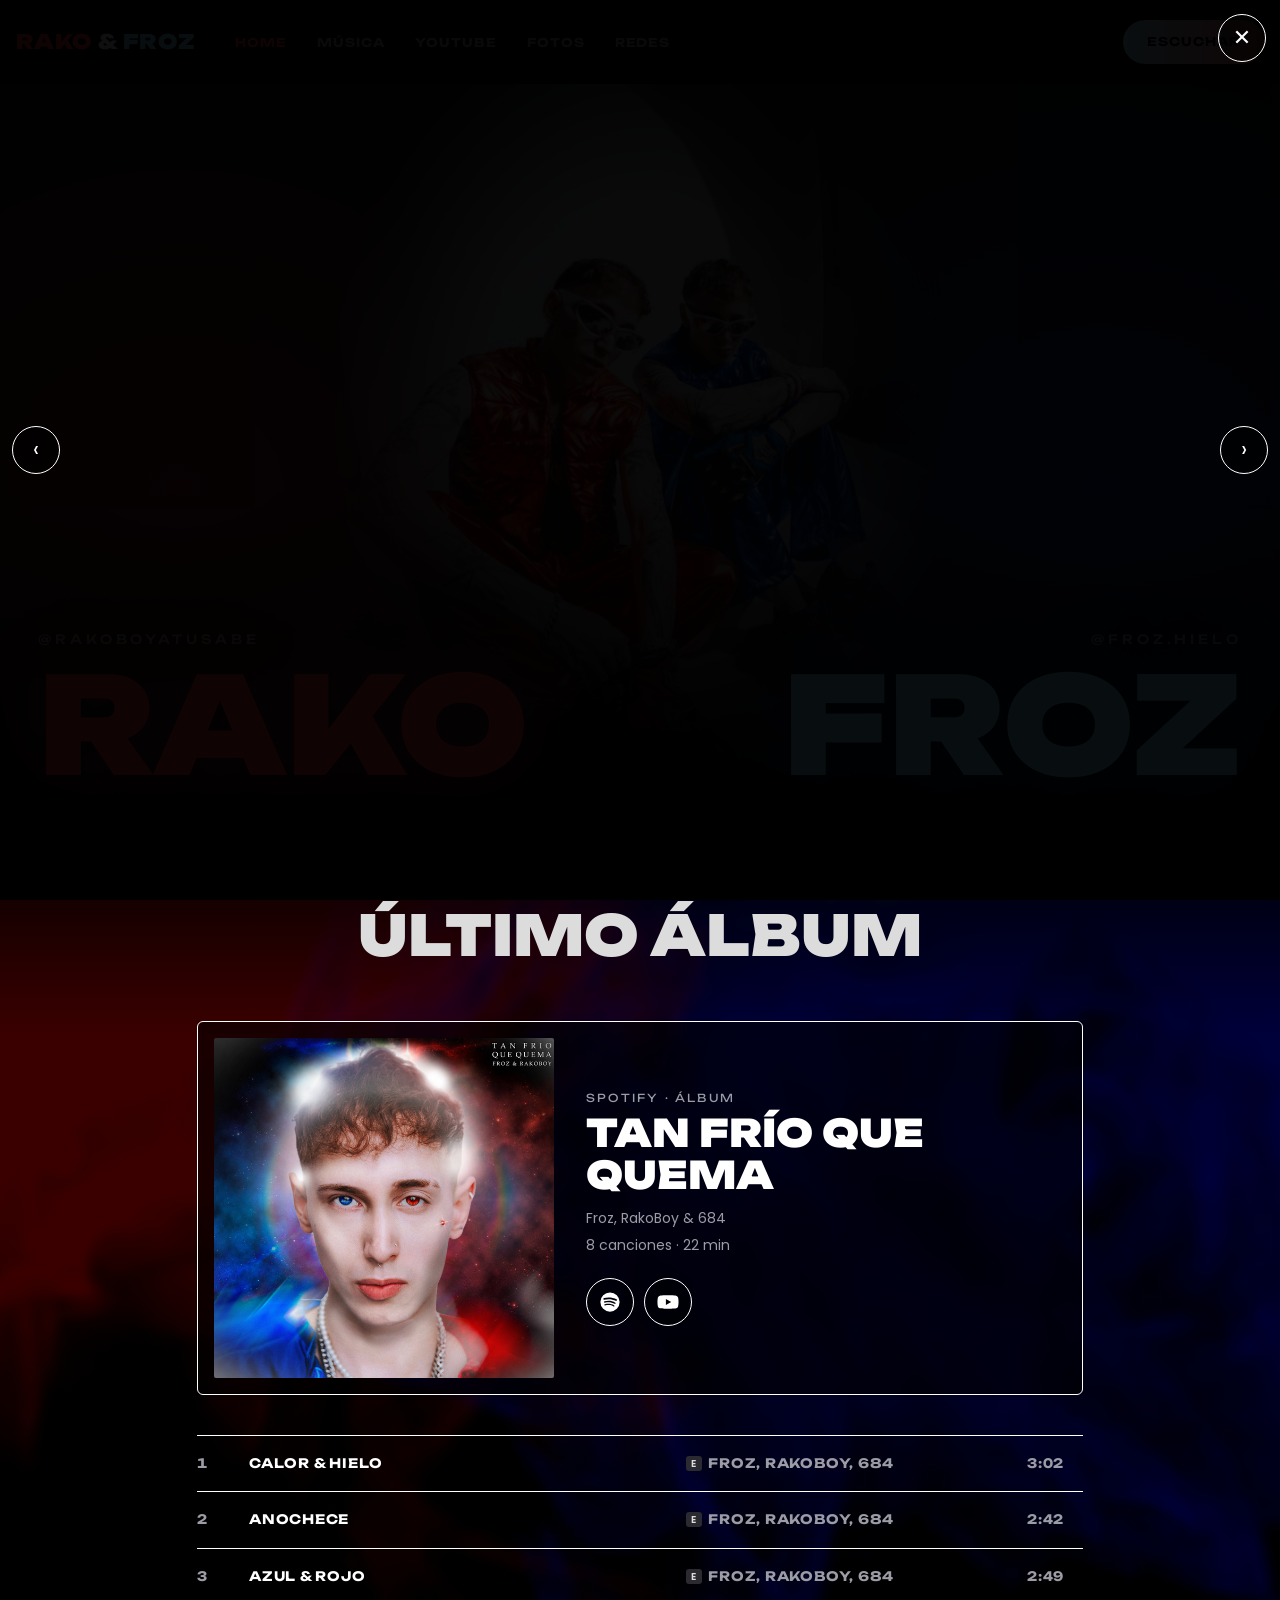
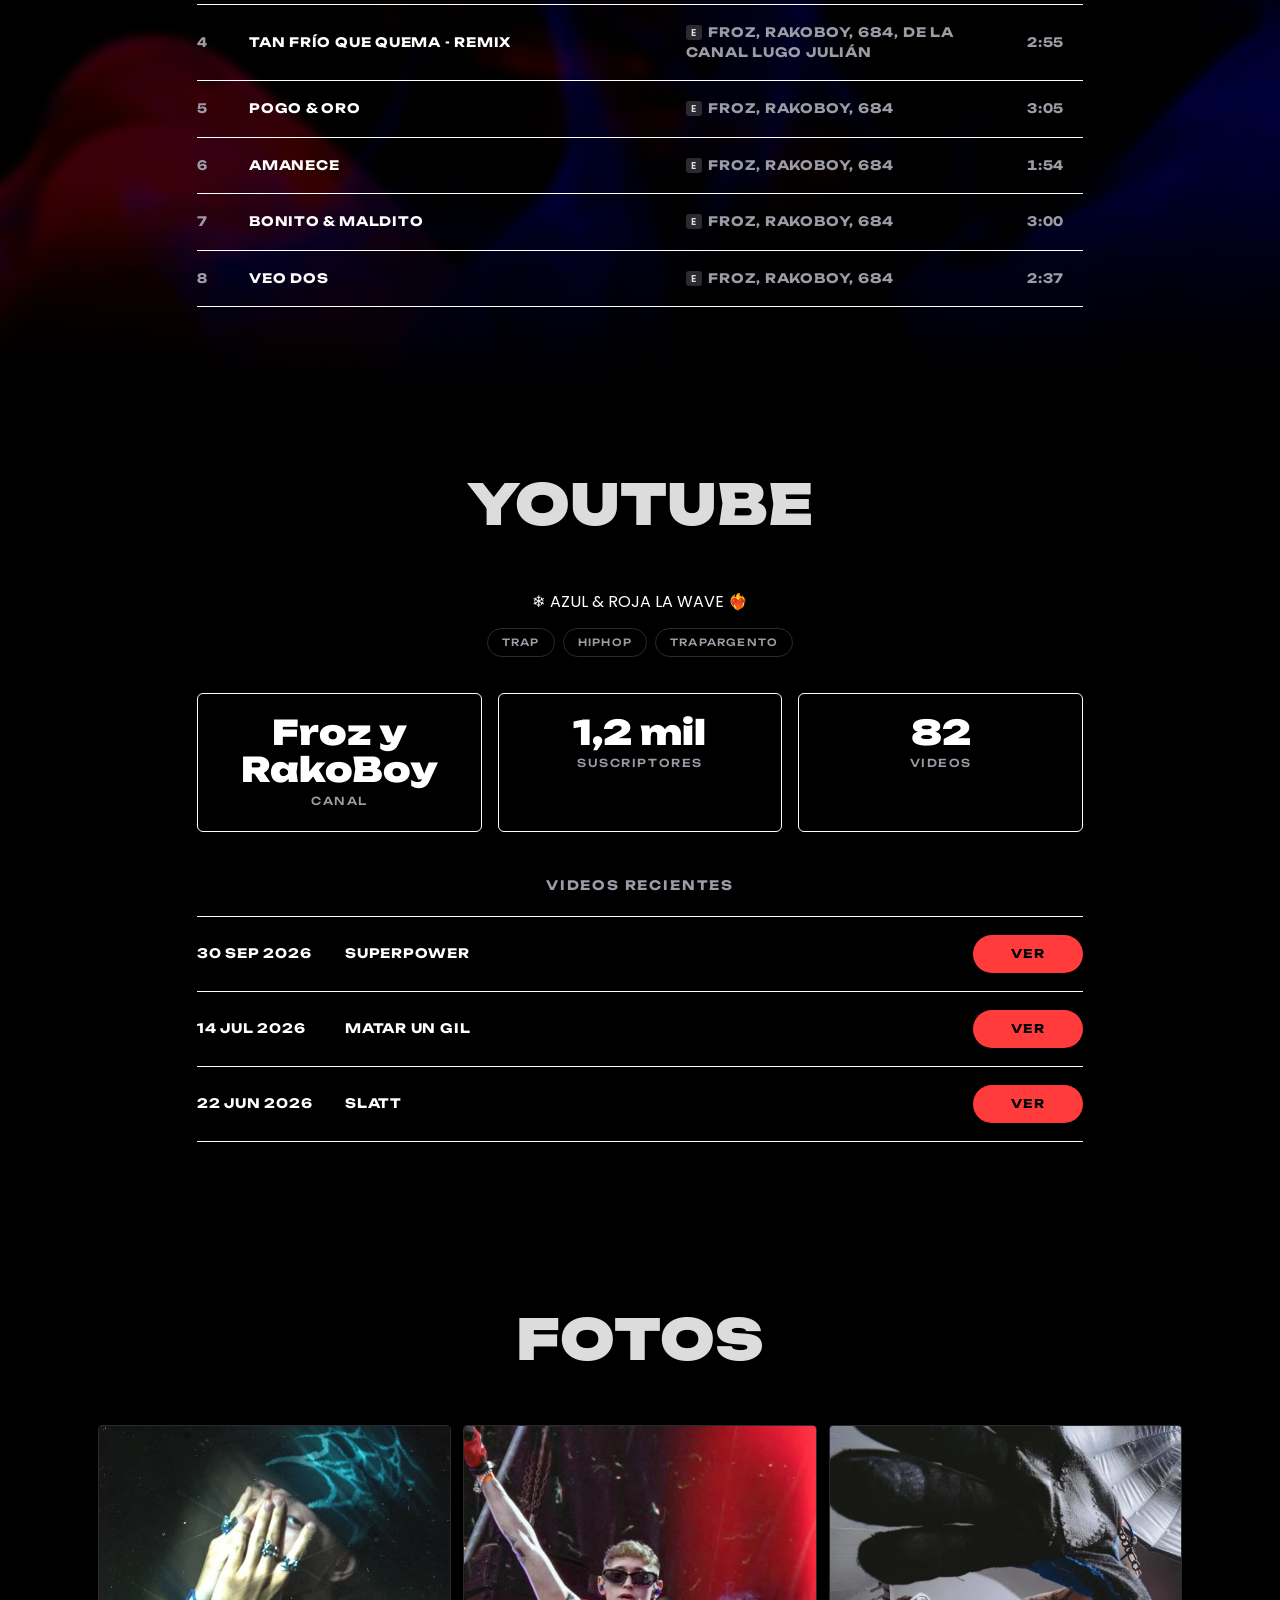
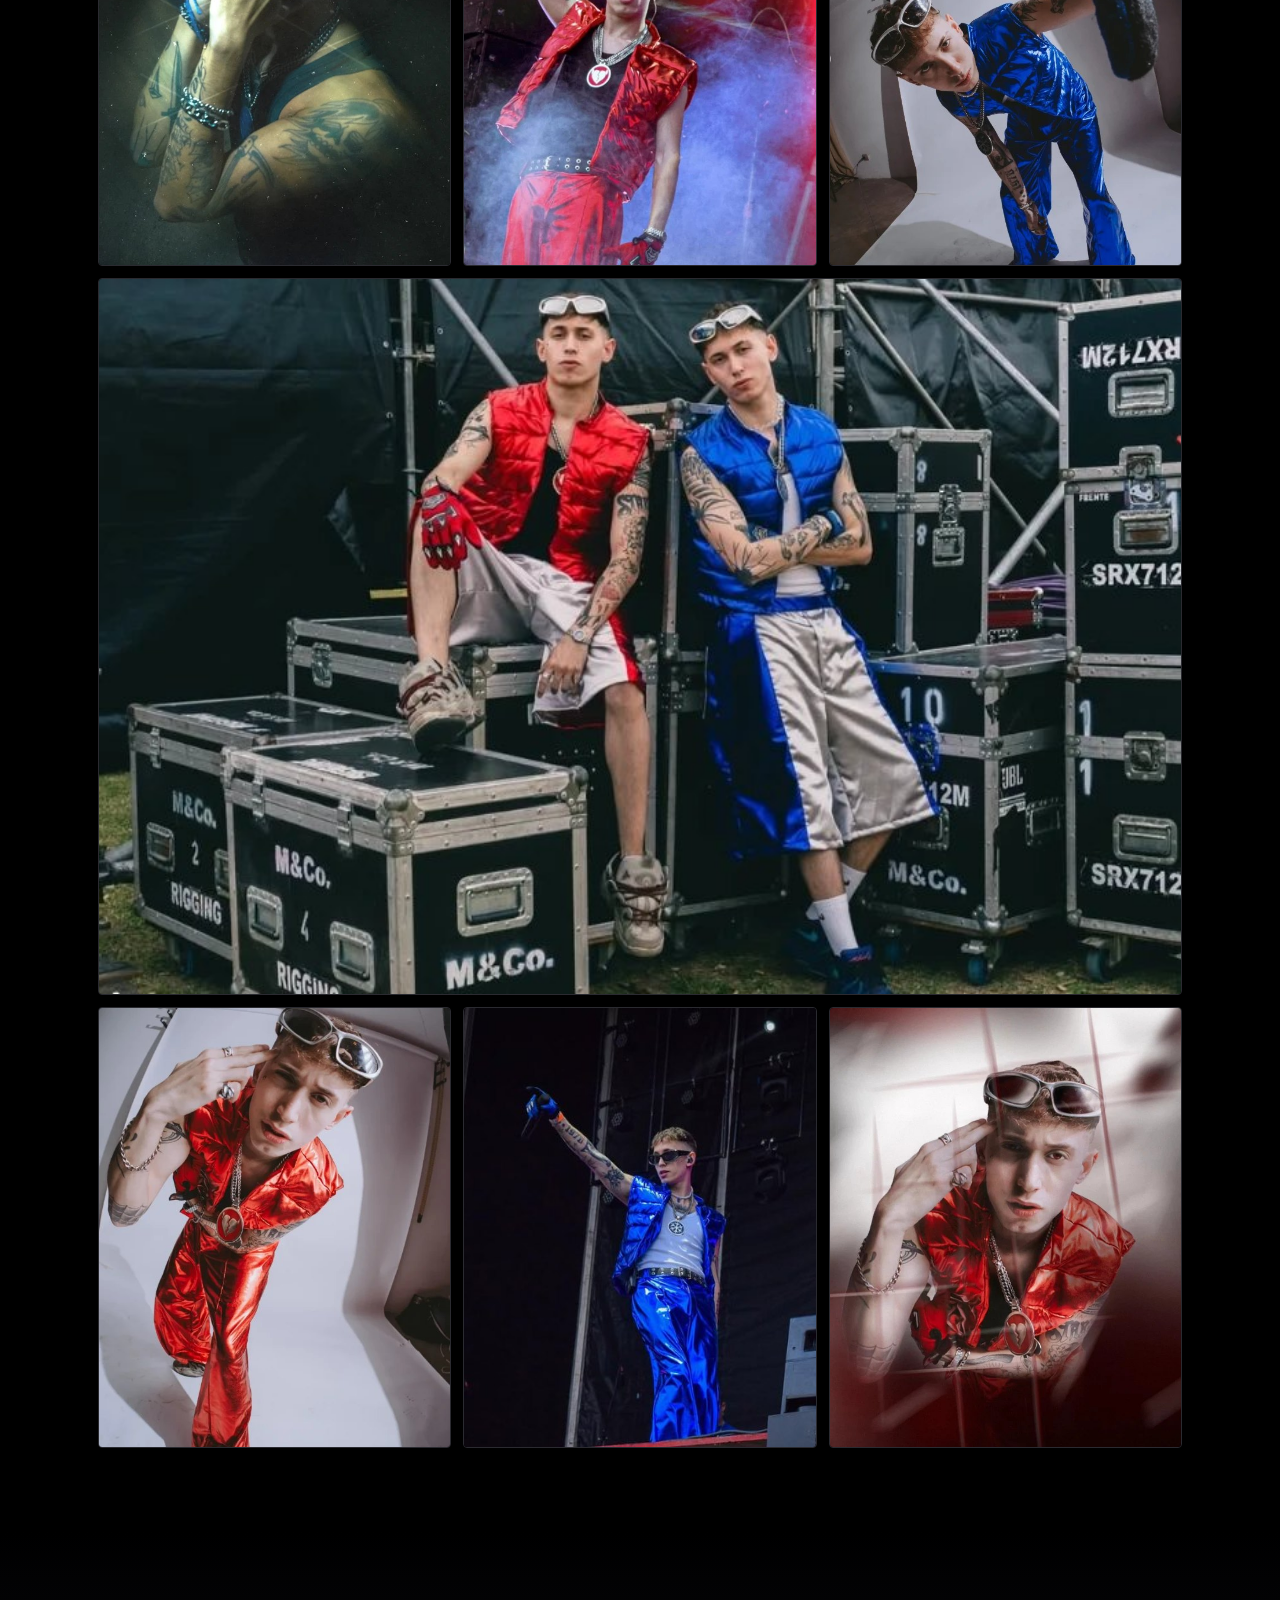
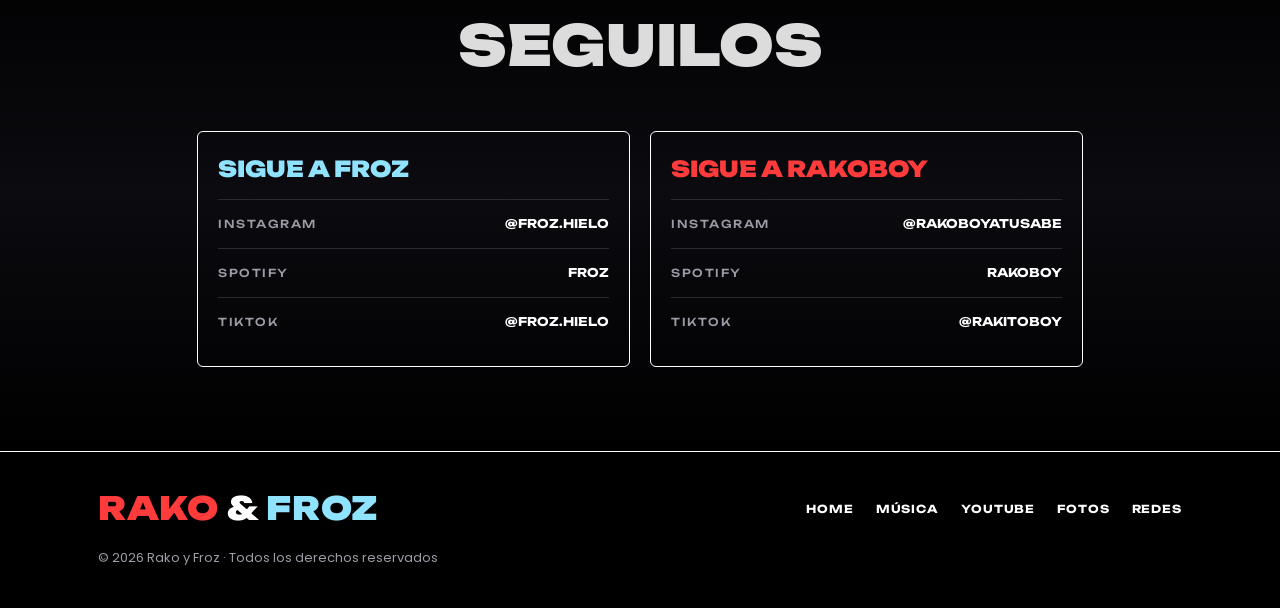
==== rako-y-froz/index.html @ b9fc4d72 "Agrega la página de Rako y Froz en la carpeta rako-y-froz Co-Authored-By: Claude Sonnet 5.5 <noreply" ====
<!doctype html>
<html lang="es">
<head>
<meta charset="utf-8">
<meta name="viewport" content="width=device-width,initial-scale=1,viewport-fit=cover">
<title>Rako y Froz</title>
<meta name="claude:viewport-fit-sides" content="cover">
<link rel="stylesheet" href="https://fonts.googleapis.com/css2?family=Unbounded:wght@500;700;900&family=Poppins:wght@400;500;600&display=swap">
<style>
/* Layout: sitio negro estilo ysya: menú fijo con pill, hero con glow azul/rojo, secciones centradas con filas separadas por líneas y tarjetas con borde blanco. */
:root{
  color-scheme:dark;
  --bg:#000; --panel:#0c0c0f; --line:#ffffff; --line-soft:#2a2a30; --ink:#ffffff; --title:#dcdcdc; --muted:#9c9ca6;
  --rako:#ff3b3b; --rako-deep:#b3121f; --froz:#8fe3ff; --froz-deep:#1747d6;
  --f-wide:'Unbounded','Arial Black',Impact,sans-serif; --f-body:'Poppins',system-ui,sans-serif;
}
*{box-sizing:border-box}
html{scroll-behavior:smooth;scroll-padding-top:calc(84px + env(safe-area-inset-top,0px))}
body{margin:0;background:var(--bg);color:var(--ink);font-family:var(--f-body);font-size:15px;line-height:1.5}
a{color:inherit;text-decoration:none}
button{font:inherit;color:inherit;cursor:pointer}
:focus-visible{outline:2px solid var(--froz);outline-offset:3px}
.wrap{max-width:1116px;margin:0 auto;padding-left:max(16px,env(safe-area-inset-left,0px));padding-right:max(16px,env(safe-area-inset-right,0px))}
body::before{content:"";position:fixed;inset:0 0 auto;height:env(safe-area-inset-top,0px);z-index:60;background:var(--bg)}
.wide{font-family:var(--f-wide);text-transform:uppercase;letter-spacing:.03em}

/* menú */
nav{position:sticky;top:env(safe-area-inset-top,0px);z-index:50;background:rgba(0,0,0,.92);backdrop-filter:blur(8px)}
nav .wrap{display:flex;align-items:center;gap:28px;height:84px;max-width:none}
.logo{font-family:var(--f-wide);font-weight:900;font-size:20px;line-height:1;letter-spacing:.02em;white-space:nowrap}
.logo{color:var(--froz)}
.logo i{font-style:normal;color:var(--rako)}.logo b{font-weight:900;color:#fff}
nav ul{display:flex;gap:30px;list-style:none;margin:0 auto 0 12px;padding:0}
nav ul a{font-family:var(--f-wide);font-weight:700;font-size:12px;letter-spacing:.08em;text-transform:uppercase;color:var(--muted)}
nav ul a:hover{color:var(--ink)}
nav ul a.on{color:var(--rako)}
.pill{display:inline-block;padding:13px 24px;border-radius:999px;font-family:var(--f-wide);font-weight:700;font-size:12px;letter-spacing:.08em;text-transform:uppercase;color:#000;background:linear-gradient(90deg,var(--froz),#ff6a6a);white-space:nowrap;border:0}
.pill:hover{filter:brightness(1.12)}
.pill.red{background:var(--rako);color:#000}
.pill.ghost{background:transparent;border:1px solid var(--muted);color:var(--ink)}
.pill.ghost:hover{border-color:var(--ink)}

/* hero */
.hero{position:relative;overflow:hidden;min-height:clamp(540px,82vh,780px);display:grid;grid-template-columns:1fr 1fr;align-items:end;background:#0d0d10;isolation:isolate}
.hero::before{content:"";position:absolute;inset:0;z-index:-2;background:radial-gradient(55% 85% at 14% 55%,rgba(255,45,55,.42),transparent 72%),radial-gradient(55% 85% at 86% 55%,rgba(23,71,214,.5),transparent 72%)}
.hero::after{content:"";position:absolute;inset:auto 0 0;height:45%;z-index:-1;background:linear-gradient(transparent,#000)}
.hero .face{position:absolute;left:50%;top:0;height:100%;width:auto;max-width:none;transform:translateX(-50%);z-index:-1;filter:brightness(.82) contrast(1.05);-webkit-mask-image:radial-gradient(ellipse 50% 56% at 50% 44%,#000 52%,transparent 100%);mask-image:radial-gradient(ellipse 50% 56% at 50% 44%,#000 52%,transparent 100%)}
.hero h1{margin:0;font-family:var(--f-wide);font-weight:900;font-size:clamp(34px,10.5vw,148px);line-height:1;text-transform:uppercase;letter-spacing:-.01em;padding:0 max(16px,env(safe-area-inset-left,0px),3vw) 30px;min-width:0}
.hero h1 small{display:block;font-family:var(--f-wide);font-weight:500;font-size:clamp(9px,1vw,13px);letter-spacing:.3em;margin-bottom:12px;color:var(--muted)}
.hero .f{color:var(--froz);text-align:right;text-shadow:0 0 40px rgba(0,0,0,.85),0 0 60px rgba(23,71,214,.7)}
.hero .r{color:var(--rako);text-align:left;text-shadow:0 0 40px rgba(0,0,0,.85),0 0 60px rgba(255,59,59,.6)}

/* secciones */
section{padding-block:84px}
h2{font-family:var(--f-wide);font-weight:900;font-size:clamp(26px,5.4vw,56px);line-height:1.05;text-align:center;text-transform:uppercase;color:var(--title);margin:0 0 56px;overflow-wrap:anywhere}
.note{margin:20px 0 0;font-size:12px;color:var(--muted);text-align:center}

/* filas separadas por línea */
.rows{list-style:none;margin:0 auto;padding:0;max-width:886px}
.row{display:grid;gap:18px;align-items:center;padding:18px 0;border-bottom:1px solid var(--line);font-family:var(--f-wide);font-weight:700;font-size:13px;letter-spacing:.06em;text-transform:uppercase}
.row:first-child{border-top:1px solid var(--line)}
.row > *{min-width:0;overflow-wrap:anywhere}
.row .mut{color:var(--muted)}
.row.trk{grid-template-columns:34px minmax(0,1.3fr) minmax(0,1fr) 56px}
.row.vid{grid-template-columns:130px minmax(0,1fr) 110px}
.row.vid .pill{text-align:center;padding:10px 0}
.badge{display:inline-block;font-family:var(--f-body);font-size:10px;font-weight:600;background:#2a2a30;color:#ddd;border-radius:3px;padding:0 5px;margin-right:6px;vertical-align:1px}
.credit{font-family:var(--f-body);font-weight:400;font-size:12px;letter-spacing:0;text-transform:none;color:var(--muted);display:block;margin-top:2px}
.num{font-variant-numeric:tabular-nums}

/* música */
.music{position:relative;isolation:isolate;overflow:hidden;border-top:0}
.music::before{content:"";position:absolute;inset:-4%;z-index:-2;background:url(humo.png) center/cover no-repeat;filter:blur(3px) saturate(1.1);opacity:.5}
.music::after{content:"";position:absolute;inset:0;z-index:-1;background:linear-gradient(#000 0%,rgba(0,0,0,.55) 18%,rgba(0,0,0,.55) 82%,#000 100%)}
.album{display:grid;grid-template-columns:minmax(0,340px) minmax(0,1fr);gap:32px;align-items:center;border:1px solid var(--line);border-radius:6px;padding:16px;background:rgba(0,0,0,.55);backdrop-filter:blur(4px);max-width:886px;margin:0 auto 40px}
.album img{display:block;width:100%;aspect-ratio:1/1;object-fit:cover;border-radius:2px}
.album h3{font-family:var(--f-wide);font-weight:900;font-size:clamp(22px,3.6vw,38px);line-height:1.1;margin:0 0 12px;text-transform:uppercase;overflow-wrap:anywhere}
.album p{margin:0 0 6px;color:var(--muted);font-size:14px}
.circles{display:flex;gap:10px;margin-top:22px;flex-wrap:wrap}
.circle{width:48px;height:48px;border:1px solid var(--ink);border-radius:50%;display:grid;place-items:center;background:rgba(0,0,0,.3)}
.circle:hover{background:var(--ink);color:#000}
.circle svg{width:22px;height:22px;fill:currentColor}

/* youtube */
.ytinfo{display:grid;grid-template-columns:repeat(3,minmax(0,1fr));gap:16px;max-width:886px;margin:0 auto 48px}
.card{border:1px solid var(--line);border-radius:6px;padding:20px;text-align:center;min-width:0}
.card strong{display:block;font-family:var(--f-wide);font-weight:900;font-size:clamp(22px,3.2vw,34px);line-height:1.1}
.card span{font-family:var(--f-wide);font-weight:500;font-size:11px;letter-spacing:.14em;text-transform:uppercase;color:var(--muted)}
.chan{max-width:886px;margin:0 auto 20px;text-align:center}
.chan p{margin:0 0 14px;font-size:16px}
.tags{display:flex;gap:8px;flex-wrap:wrap;justify-content:center}
.tags span{font-family:var(--f-wide);font-weight:500;font-size:10px;letter-spacing:.12em;text-transform:uppercase;border:1px solid var(--line-soft);border-radius:999px;padding:6px 14px;color:var(--muted)}
.vhead{font-family:var(--f-wide);font-weight:700;font-size:13px;letter-spacing:.14em;text-transform:uppercase;color:var(--muted);text-align:center;margin:44px 0 20px}
.tabs{display:grid;grid-template-columns:repeat(3,minmax(0,1fr));gap:16px;max-width:886px;margin:44px auto 0}
.tabs a{display:grid;gap:6px;border:1px solid var(--line);border-radius:6px;padding:20px;text-align:center;min-width:0}
.tabs a:hover{border-color:var(--rako);background:#0c0c0f}
.tabs b{font-family:var(--f-wide);font-weight:900;font-size:18px;text-transform:uppercase}
.tabs small{color:var(--muted);font-size:12px}
.tabs em{font-style:normal;font-family:var(--f-wide);font-weight:700;font-size:10px;letter-spacing:.16em;text-transform:uppercase;color:var(--rako);margin-top:6px}

/* redes */
.redes{background:linear-gradient(#000,#0b0b10 50%,#000)}
.follows{display:grid;grid-template-columns:repeat(2,minmax(0,1fr));gap:20px;max-width:886px;margin:0 auto}
.fcard{border:1px solid var(--line);border-radius:6px;padding:20px;min-width:0}
.fcard h3{font-family:var(--f-wide);font-weight:900;font-size:22px;margin:0 0 14px;text-transform:uppercase}
.fcard.f h3{color:var(--froz)}.fcard.r h3{color:var(--rako)}
.flink{display:flex;justify-content:space-between;align-items:center;gap:12px;padding:15px 0;border-top:1px solid var(--line-soft)}
.flink span{font-family:var(--f-wide);font-weight:500;font-size:11px;letter-spacing:.14em;text-transform:uppercase;color:var(--muted)}
.flink b{font-family:var(--f-wide);font-weight:700;font-size:12px;text-transform:uppercase;overflow-wrap:anywhere;text-align:right}
.flink:hover b{color:var(--froz)}.fcard.r .flink:hover b{color:var(--rako)}

/* fotos */
.gallery{display:grid;grid-template-columns:repeat(3,minmax(0,1fr));gap:12px;max-width:1116px;margin:0 auto}
.ph{display:block;width:100%;margin:0;padding:0;aspect-ratio:4/5;border:1px solid var(--line-soft);border-radius:4px;overflow:hidden;background:#000;cursor:zoom-in}
.ph.wide{grid-column:1/-1;aspect-ratio:787/520}
.ph img{display:block;width:100%;height:100%;object-fit:cover;transition:filter .25s ease,transform .35s ease}
.ph:hover img{filter:brightness(1.12);transform:scale(1.03)}
.ph:hover{border-color:var(--ink)}
.lb{position:fixed;inset:0;z-index:100;background:rgba(0,0,0,.94);display:grid;place-items:center;padding:56px max(16px,env(safe-area-inset-left,0px)) 56px}
.lb figure{margin:0;display:grid;gap:12px;justify-items:center;max-width:100%}
.lb img{max-width:min(92vw,1100px);max-height:78vh;width:auto;height:auto;border-radius:4px}
.lb figcaption{font-family:var(--f-wide);font-weight:500;font-size:11px;letter-spacing:.16em;text-transform:uppercase;color:var(--muted);text-align:center}
.lb button{position:absolute;background:rgba(0,0,0,.5);border:1px solid var(--ink);color:var(--ink);width:48px;height:48px;border-radius:50%;font-size:22px;line-height:1;display:grid;place-items:center}
.lb button:hover{background:var(--ink);color:#000}
.lb .x{top:calc(14px + env(safe-area-inset-top,0px));right:max(14px,env(safe-area-inset-right,0px))}
.lb .p{left:max(12px,env(safe-area-inset-left,0px));top:50%;transform:translateY(-50%)}
.lb .n{right:max(12px,env(safe-area-inset-right,0px));top:50%;transform:translateY(-50%)}

/* footer */
footer{border-top:1px solid var(--line);padding-block:40px}
footer .wrap{display:flex;flex-wrap:wrap;gap:24px 40px;justify-content:space-between;align-items:center}
footer .logo{font-size:32px}
footer ul{list-style:none;margin:0;padding:0;display:flex;gap:22px;flex-wrap:wrap}
footer ul a{font-family:var(--f-wide);font-weight:700;font-size:11px;letter-spacing:.08em;text-transform:uppercase}
footer ul a:hover{color:var(--froz)}
.copy{width:100%;color:var(--muted);font-size:13px}

@media (max-width:860px){
  nav ul{display:none}
  nav .wrap{justify-content:space-between;height:72px}
  html{scroll-padding-top:calc(72px + env(safe-area-inset-top,0px))}
  .album{grid-template-columns:1fr}
  .row.vid{grid-template-columns:minmax(0,1fr) auto;row-gap:8px}
  .row.vid .age{grid-column:1/-1;order:-1}
  .row.vid .views{display:none}
  .row.vid .pill{min-width:84px;padding:10px 18px}
  .row.trk{grid-template-columns:28px minmax(0,1fr) 48px}
  .row.trk .by{display:none}
}
@media (max-width:640px){
  section{padding-block:56px}
  h2{margin-bottom:36px}
  .ytinfo,.tabs,.follows{grid-template-columns:1fr}
  .gallery{grid-template-columns:repeat(2,minmax(0,1fr));gap:8px;grid-auto-flow:dense}
  .lb .p,.lb .n{top:auto;bottom:calc(14px + env(safe-area-inset-bottom,0px));transform:none}
  .hero{min-height:560px}
  .hero .face{height:86%;top:2%}
  .pill{padding:11px 18px}
}
@media (prefers-reduced-motion:reduce){html{scroll-behavior:auto}}
</style>

</head>
<body>
<nav><div class="wrap">
  <a class="logo" href="#top"><i>RAKO</i> <b>&amp;</b> FROZ</a>
  <ul>
    <li><a class="on" href="#top">Home</a></li>
    <li><a href="#musica">Música</a></li>
    <li><a href="#youtube">YouTube</a></li>
    <li><a href="#fotos">Fotos</a></li>
    <li><a href="#redes">Redes</a></li>
  </ul>
  <a class="pill" href="https://open.spotify.com/intl-es/album/5TaGIxILND55SL4O99SYcC" target="_blank" rel="noopener">Escuchar</a>
</div></nav>

<header class="hero" id="top">
  <img class="face" src="duo.jpg" alt="Froz y RakoBoy sentados en un estudio, uno con ropa roja metalizada y el otro con ropa azul">
  <h1 class="r"><small>@rakoboyatusabe</small>Rako</h1>
  <h1 class="f"><small>@froz.hielo</small>Froz</h1>
</header>

<main>
<section class="music" id="musica"><div class="wrap">
  <h2>Último álbum</h2>
  <div class="album">
    <img src="album.jpg" alt="Portada de Tan Frío Que Quema">
    <div>
      <p class="wide" style="font-size:11px;letter-spacing:.2em">Spotify · Álbum</p>
      <h3>Tan Frío Que Quema</h3>
      <p>Froz, RakoBoy &amp; 684</p>
      <p>8 canciones · 22 min</p>
      <div class="circles">
        <a class="circle" href="https://open.spotify.com/intl-es/album/5TaGIxILND55SL4O99SYcC" target="_blank" rel="noopener" aria-label="Escuchar en Spotify"><svg viewBox="0 0 24 24"><path d="M12 1.5a10.5 10.5 0 1 0 0 21 10.5 10.5 0 0 0 0-21Zm4.8 15.1a.65.65 0 0 1-.9.2c-2.5-1.5-5.600-1.900-9.300-1a.65.65 0 1 1-.3-1.300c4-.9 7.500-.5 10.300 1.200.3.200.4.600.2.900Zm1.300-2.900a.8.8 0 0 1-1.100.3c-2.800-1.700-7.200-2.200-10.500-1.200a.8.8 0 0 1-.5-1.500c3.800-1.100 8.500-.6 11.800 1.400.4.200.5.700.3 1Zm.1-3c-3.400-2-9-2.200-12.200-1.200a.95.95 0 0 1-.6-1.800c3.700-1.100 9.900-.9 13.800 1.400a.95.95 0 0 1-1 1.600Z"/></svg></a>
        <a class="circle" href="https://www.youtube.com/@frozyrakoboy" target="_blank" rel="noopener" aria-label="Ver el canal de YouTube"><svg viewBox="0 0 24 24"><path d="M23 7.200a3 3 0 0 0-2.100-2.100C19 4.600 12 4.600 12 4.600s-7 0-8.900.5A3 3 0 0 0 1 7.200C.5 9.100.5 12 .5 12s0 2.900.5 4.800a3 3 0 0 0 2.100 2.100c1.900.5 8.900.5 8.900.5s7 0 8.900-.5a3 3 0 0 0 2.100-2.100c.5-1.900.5-4.800.5-4.800s0-2.900-.5-4.800ZM9.700 15.200V8.800l5.800 3.200-5.800 3.200Z"/></svg></a>
      </div>
    </div>
  </div>
  <ol class="rows">
    <li class="row trk"><span class="mut num">1</span><span>Calor &amp; Hielo</span><span class="by mut"><span class="badge">E</span>Froz, RakoBoy, 684</span><span class="num mut">3:02</span></li>
    <li class="row trk"><span class="mut num">2</span><span>Anochece</span><span class="by mut"><span class="badge">E</span>Froz, RakoBoy, 684</span><span class="num mut">2:42</span></li>
    <li class="row trk"><span class="mut num">3</span><span>Azul &amp; Rojo</span><span class="by mut"><span class="badge">E</span>Froz, RakoBoy, 684</span><span class="num mut">2:49</span></li>
    <li class="row trk"><span class="mut num">4</span><span>Tan Frío Que Quema - Remix</span><span class="by mut"><span class="badge">E</span>Froz, RakoBoy, 684, de la Canal Lugo Julián</span><span class="num mut">2:55</span></li>
    <li class="row trk"><span class="mut num">5</span><span>Pogo &amp; Oro</span><span class="by mut"><span class="badge">E</span>Froz, RakoBoy, 684</span><span class="num mut">3:05</span></li>
    <li class="row trk"><span class="mut num">6</span><span>Amanece</span><span class="by mut"><span class="badge">E</span>Froz, RakoBoy, 684</span><span class="num mut">1:54</span></li>
    <li class="row trk"><span class="mut num">7</span><span>Bonito &amp; Maldito</span><span class="by mut"><span class="badge">E</span>Froz, RakoBoy, 684</span><span class="num mut">3:00</span></li>
    <li class="row trk"><span class="mut num">8</span><span>Veo Dos</span><span class="by mut"><span class="badge">E</span>Froz, RakoBoy, 684</span><span class="num mut">2:37</span></li>
  </ol>
</div></section>

<section id="youtube"><div class="wrap">
  <h2>YouTube</h2>
  <div class="chan">
    <p>❄️ AZUL &amp; ROJA LA WAVE ❤️‍🔥</p>
    <div class="tags"><span>Trap</span><span>Hiphop</span><span>TrapArgento</span></div>
  </div>
  <div class="ytinfo" style="margin-top:36px;margin-bottom:0">
    <div class="card"><strong>Froz y RakoBoy</strong><span>Canal</span></div>
    <div class="card"><strong>1,2 mil</strong><span>Suscriptores</span></div>
    <div class="card"><strong>82</strong><span>Videos</span></div>
  </div>
  <p class="vhead">Videos recientes</p>
  <ol class="rows">
    <li class="row vid"><span class="age">30 Sep 2026</span><span>superpower</span><a class="pill red" href="https://www.youtube.com/@frozyrakoboy/videos" target="_blank" rel="noopener">Ver</a></li>
    <li class="row vid"><span class="age">14 Jul 2026</span><span>matar un gil</span><a class="pill red" href="https://www.youtube.com/@frozyrakoboy/videos" target="_blank" rel="noopener">Ver</a></li>
    <li class="row vid"><span class="age">22 Jun 2026</span><span>SLATT</span><a class="pill red" href="https://www.youtube.com/@frozyrakoboy/videos" target="_blank" rel="noopener">Ver</a></li>
  </ol>
</div></section>

<section id="fotos"><div class="wrap">
  <h2>Fotos</h2>
  <div class="gallery">
    <button class="ph" type="button"><img src="foto2.jpg" alt="Retrato con las manos cubriendo la cara, gorro verde azulado y tatuajes en los brazos" loading="lazy"></button>
    <button class="ph" type="button"><img src="foto3.jpg" alt="Artista de campera roja metalizada en el escenario, con el brazo en alto y humo azul" loading="lazy"></button>
    <button class="ph" type="button"><img src="foto8.jpg" alt="Retrato en picada con conjunto azul metalizado y un guante enorme en primer plano" loading="lazy"></button>
    <button class="ph wide" type="button"><img src="foto1.jpg" alt="Froz y RakoBoy sentados juntos entre cajas de rigging detrás del escenario" loading="lazy"></button>
    <button class="ph" type="button"><img src="foto9.jpg" alt="Retrato en picada con conjunto rojo metalizado, anteojos plateados y mano en la sien" loading="lazy"></button>
    <button class="ph" type="button"><img src="foto4.jpg" alt="Artista de conjunto azul metalizado señalando al público desde el escenario" loading="lazy" style="object-position:38% 50%"></button>
    <button class="ph" type="button"><img src="foto5.jpg" alt="Retrato de campera roja con anteojos plateados y efecto desenfocado en rojo" loading="lazy"></button>
  </div>
</div></section>

<section class="redes" id="redes"><div class="wrap">
  <h2>Seguilos</h2>
  <div class="follows">
    <div class="fcard f">
      <h3>Sigue a Froz</h3>
      <a class="flink" href="https://www.instagram.com/froz.hielo/" target="_blank" rel="noopener"><span>Instagram</span><b>@froz.hielo</b></a>
      <a class="flink" href="https://open.spotify.com/search/Froz" target="_blank" rel="noopener"><span>Spotify</span><b>Froz</b></a>
      <a class="flink" href="https://www.tiktok.com/@froz.hielo" target="_blank" rel="noopener"><span>TikTok</span><b>@froz.hielo</b></a>
    </div>
    <div class="fcard r">
      <h3>Sigue a RakoBoy</h3>
      <a class="flink" href="https://www.instagram.com/rakoboyatusabe/" target="_blank" rel="noopener"><span>Instagram</span><b>@rakoboyatusabe</b></a>
      <a class="flink" href="https://open.spotify.com/search/RakoBoy" target="_blank" rel="noopener"><span>Spotify</span><b>RakoBoy</b></a>
      <a class="flink" href="https://www.tiktok.com/@rakitoboy" target="_blank" rel="noopener"><span>TikTok</span><b>@rakitoboy</b></a>
    </div>
  </div>
</div></section>
</main>

<footer><div class="wrap">
  <a class="logo" href="#top"><i>RAKO</i> <b>&amp;</b> FROZ</a>
  <ul>
    <li><a href="#top">Home</a></li>
    <li><a href="#musica">Música</a></li>
    <li><a href="#youtube">YouTube</a></li>
    <li><a href="#fotos">Fotos</a></li>
    <li><a href="#redes">Redes</a></li>
  </ul>
  <span class="copy">© 2026 Rako y Froz · Todos los derechos reservados</span>
</div></footer>

<div class="lb" id="lb" hidden role="dialog" aria-modal="true" aria-label="Galería de fotos">
  <button class="x" type="button" aria-label="Cerrar">✕</button>
  <button class="p" type="button" aria-label="Foto anterior">‹</button>
  <figure><img id="lbimg" alt=""><figcaption id="lbcap"></figcaption></figure>
  <button class="n" type="button" aria-label="Foto siguiente">›</button>
</div>
<script>
(function(){
  var items=[].slice.call(document.querySelectorAll('.ph'));
  var lb=document.getElementById('lb'),img=document.getElementById('lbimg'),cap=document.getElementById('lbcap');
  var cur=0,last=null;
  function show(i){
    cur=(i+items.length)%items.length;
    var s=items[cur].querySelector('img');
    img.src=s.getAttribute('src');img.alt=s.alt;
    cap.textContent=(cur+1)+' / '+items.length;
  }
  function open(i){last=document.activeElement;show(i);lb.hidden=false;lb.querySelector('.x').focus();}
  function close(){lb.hidden=true;if(last)last.focus();}
  items.forEach(function(b,i){b.addEventListener('click',function(){open(i);});});
  lb.querySelector('.x').addEventListener('click',close);
  lb.querySelector('.p').addEventListener('click',function(){show(cur-1);});
  lb.querySelector('.n').addEventListener('click',function(){show(cur+1);});
  lb.addEventListener('click',function(e){if(e.target===lb)close();});
  document.addEventListener('keydown',function(e){
    if(lb.hidden)return;
    if(e.key==='Escape')close();
    if(e.key==='ArrowLeft')show(cur-1);
    if(e.key==='ArrowRight')show(cur+1);
  });
})();
</script>

</body>
</html>
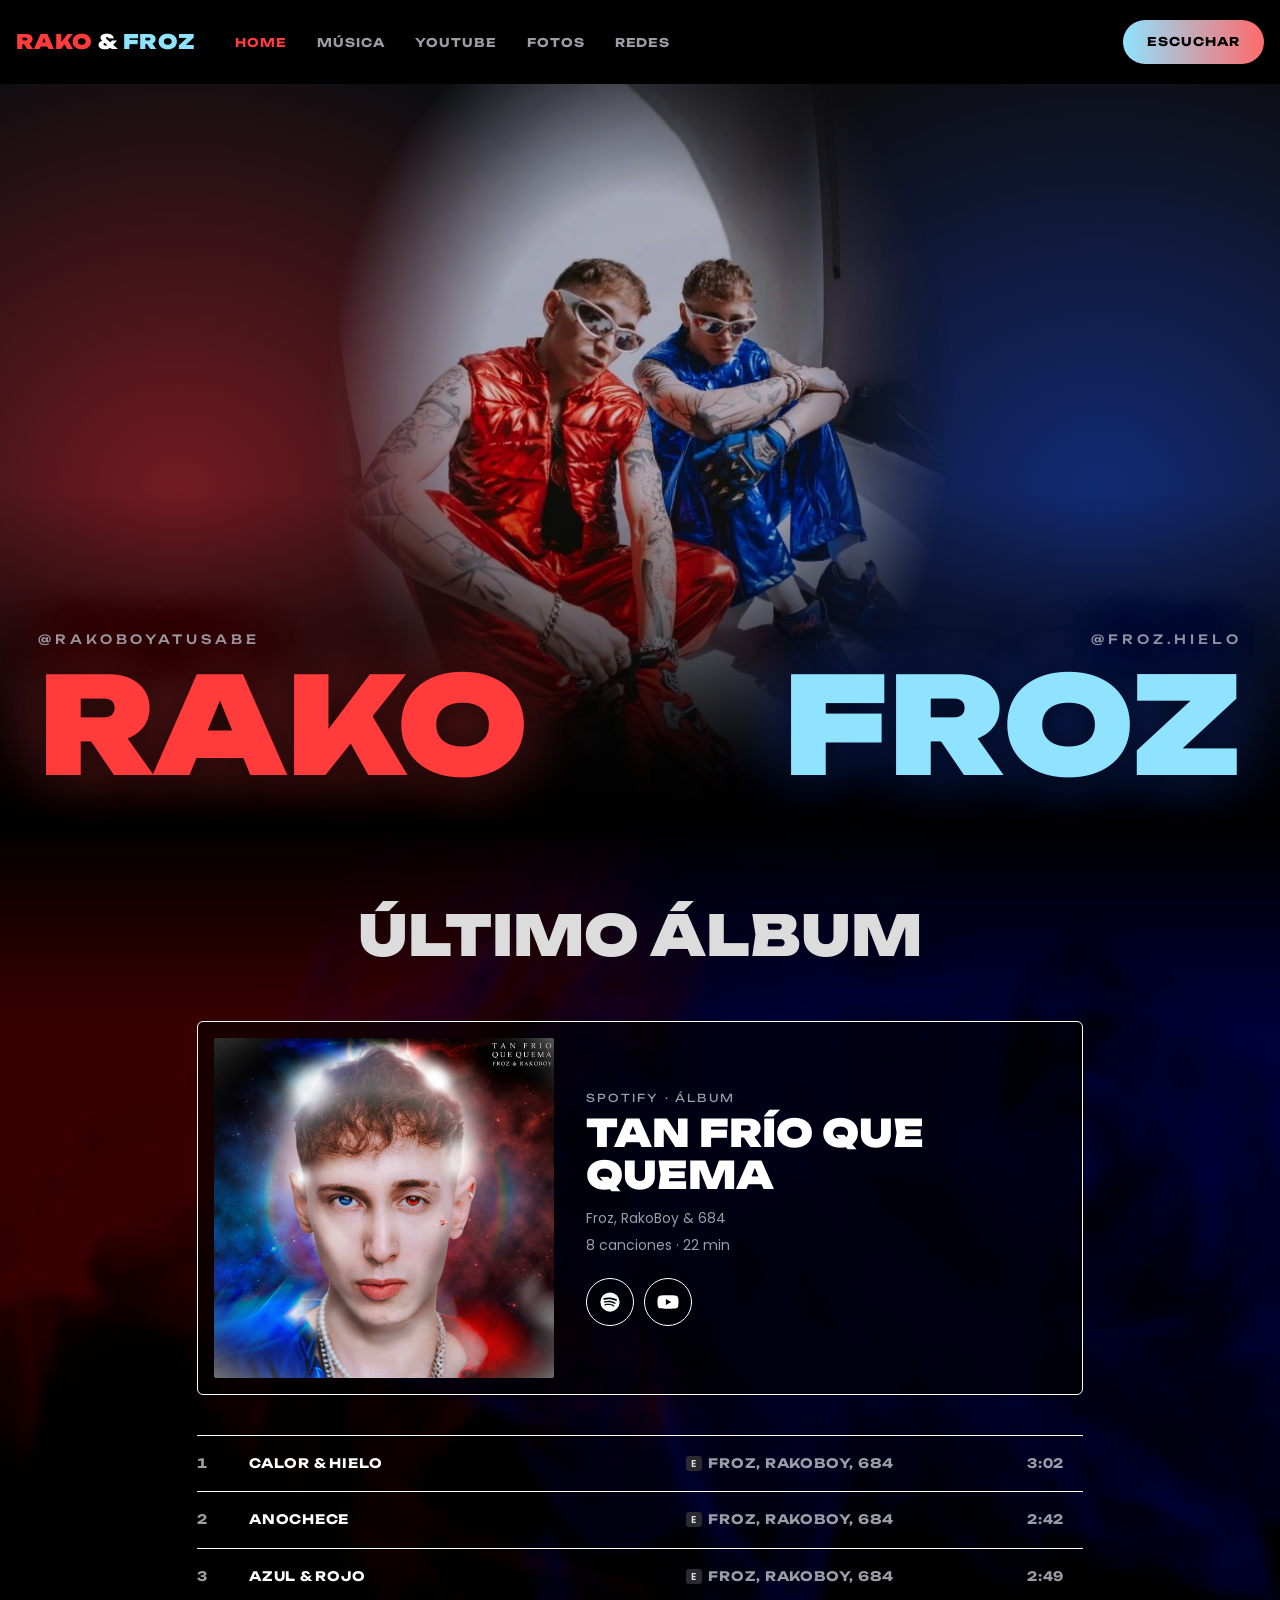
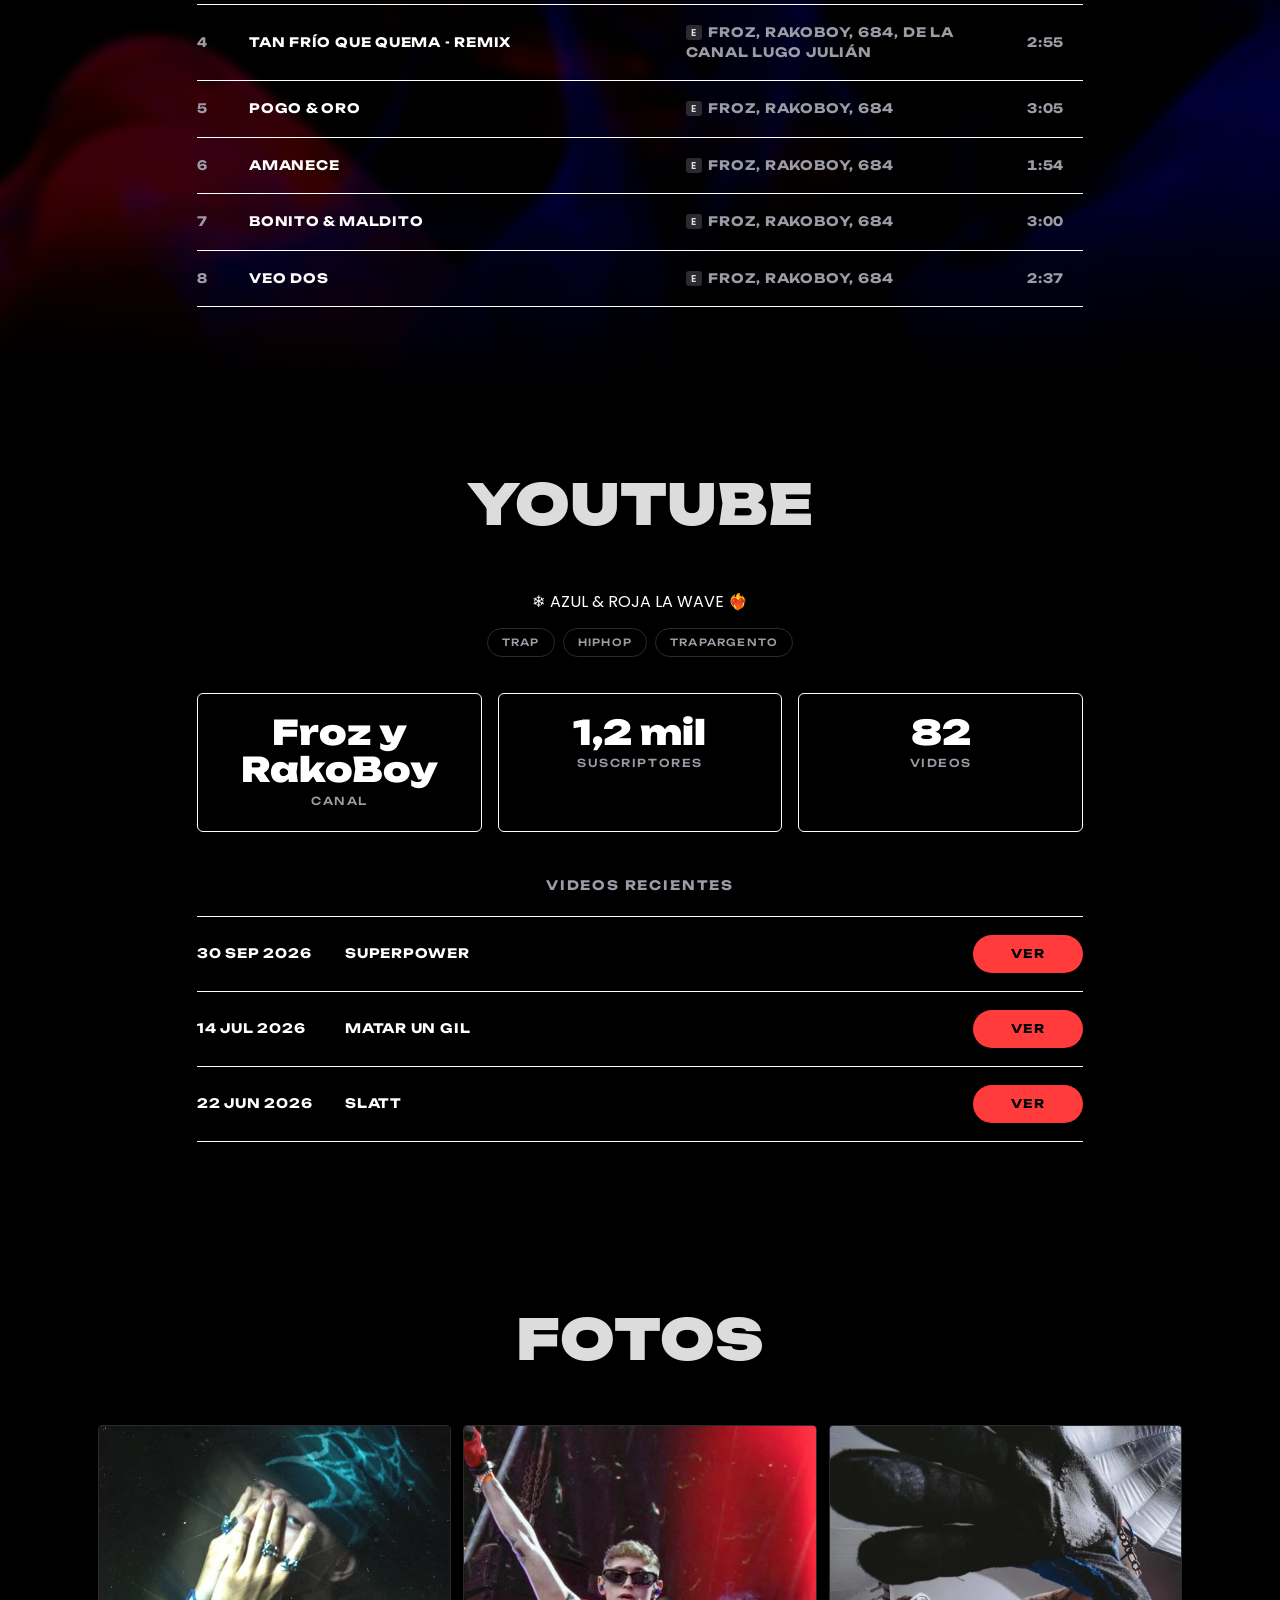
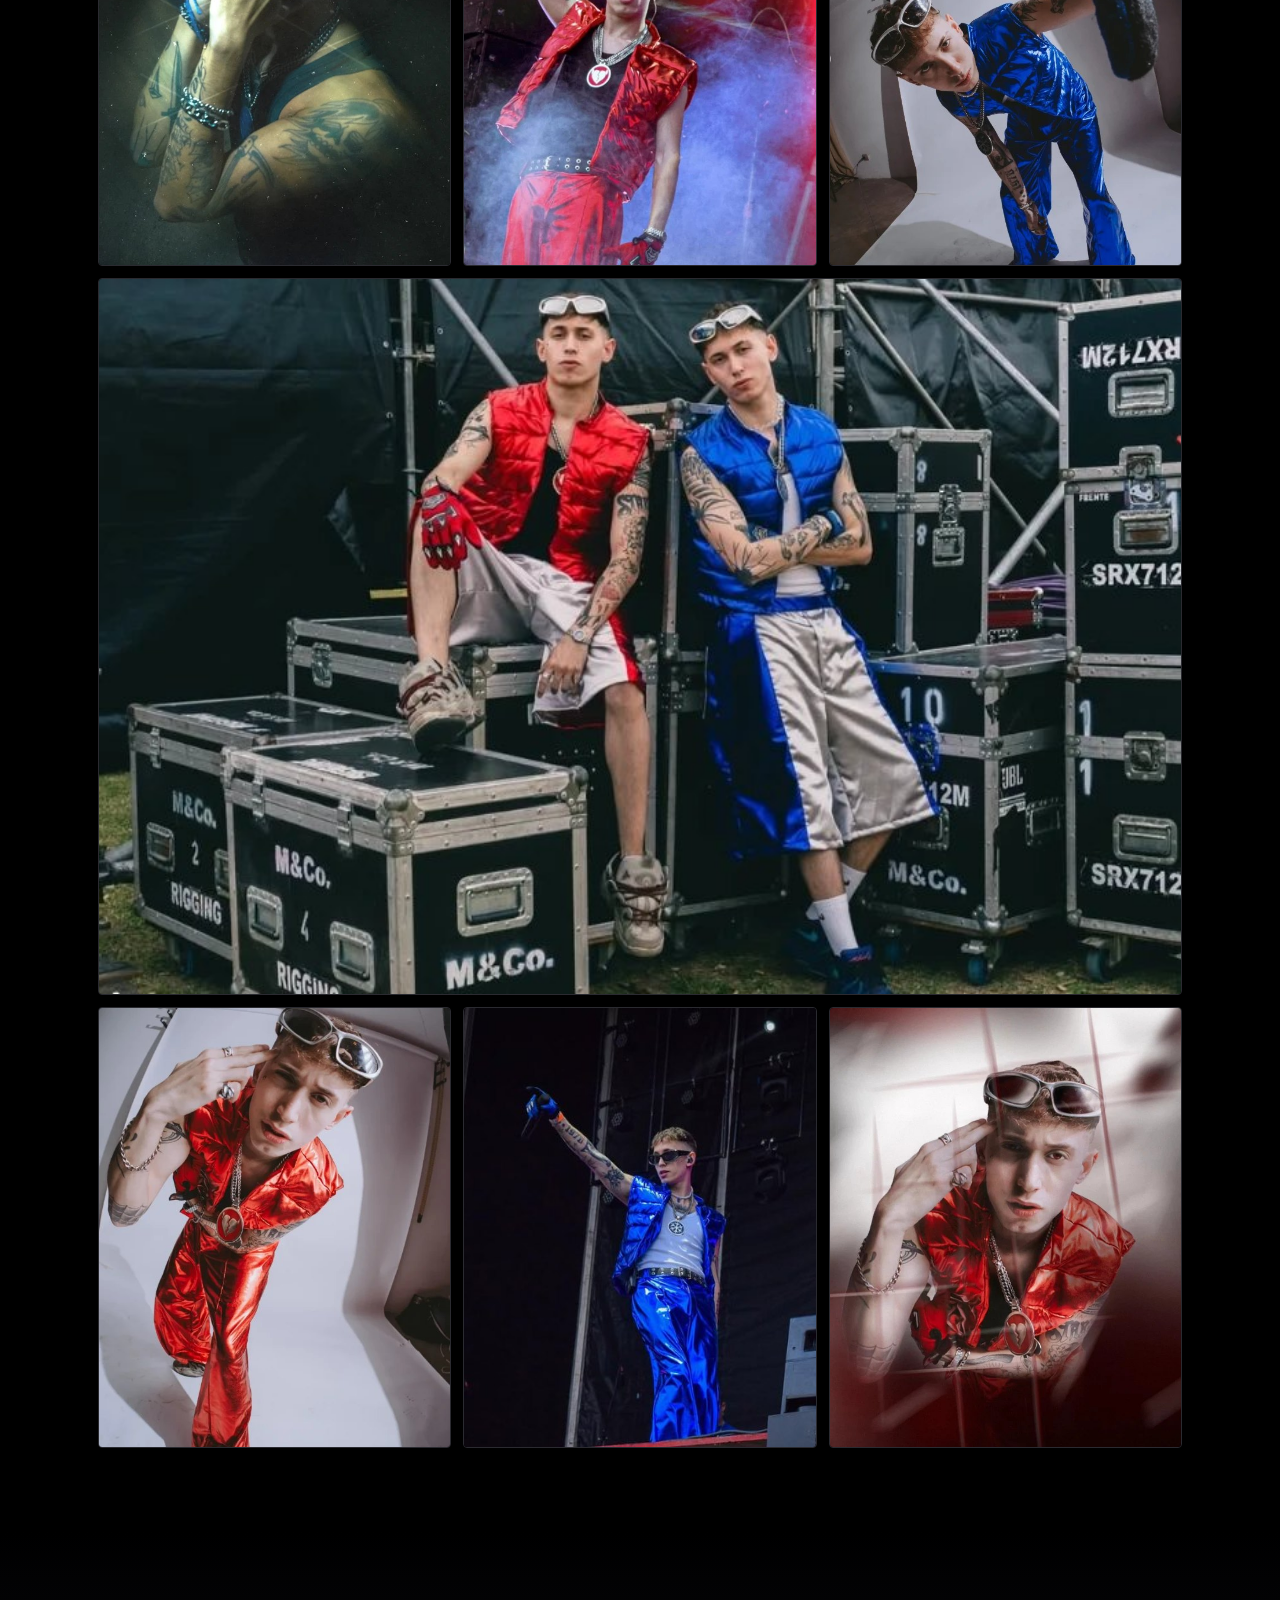
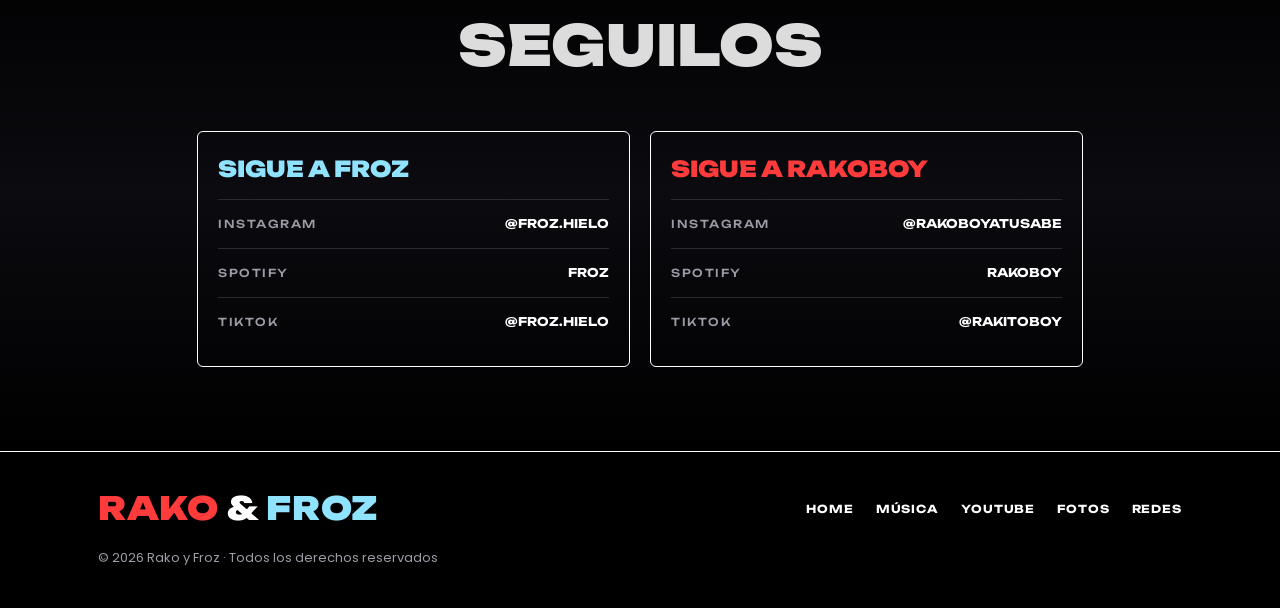
==== commit cacec63f: "Arregla el visor de fotos que aparecía abierto al cargar la página Co-Authored-By: Claude Sonnet 5.5" ====
--- a/rako-y-froz/index.html
+++ b/rako-y-froz/index.html
@@ -116,6 +116,7 @@
 .ph img{display:block;width:100%;height:100%;object-fit:cover;transition:filter .25s ease,transform .35s ease}
 .ph:hover img{filter:brightness(1.12);transform:scale(1.03)}
 .ph:hover{border-color:var(--ink)}
+[hidden]{display:none!important}
 .lb{position:fixed;inset:0;z-index:100;background:rgba(0,0,0,.94);display:grid;place-items:center;padding:56px max(16px,env(safe-area-inset-left,0px)) 56px}
 .lb figure{margin:0;display:grid;gap:12px;justify-items:center;max-width:100%}
 .lb img{max-width:min(92vw,1100px);max-height:78vh;width:auto;height:auto;border-radius:4px}
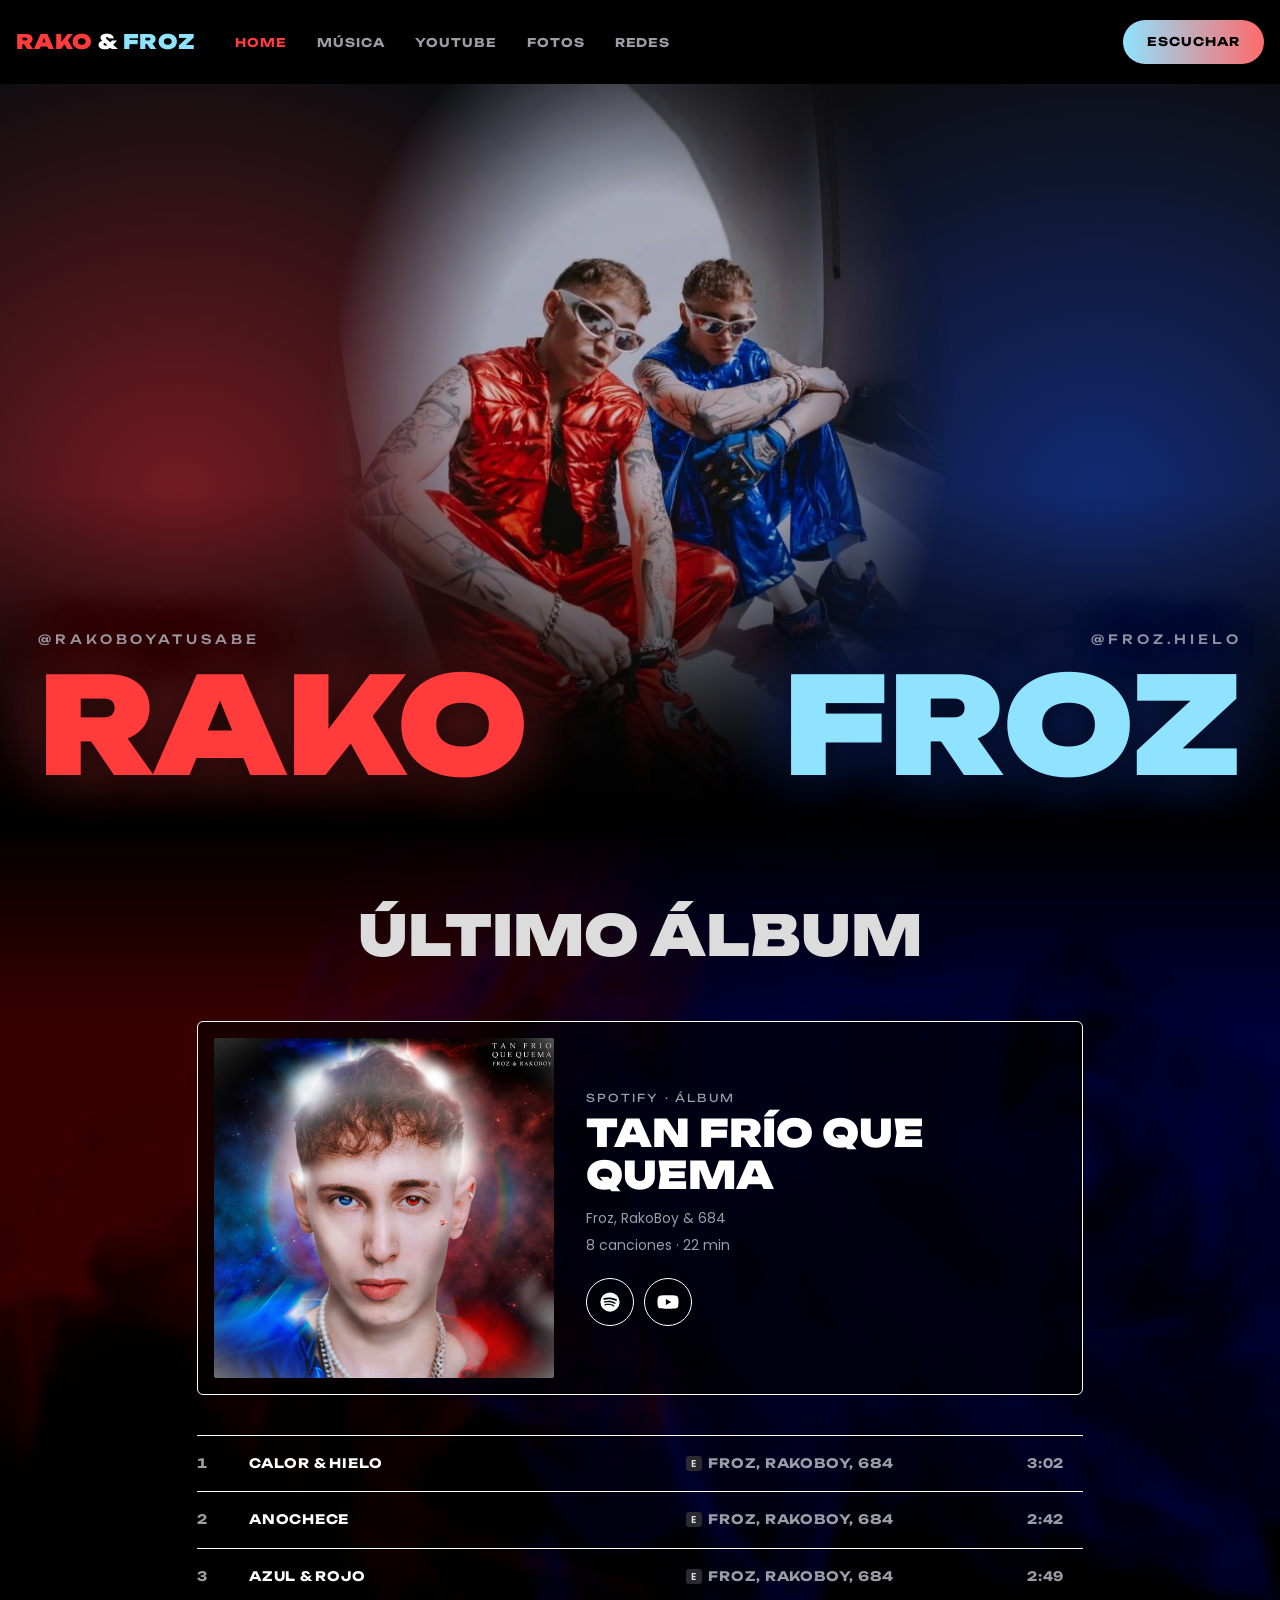
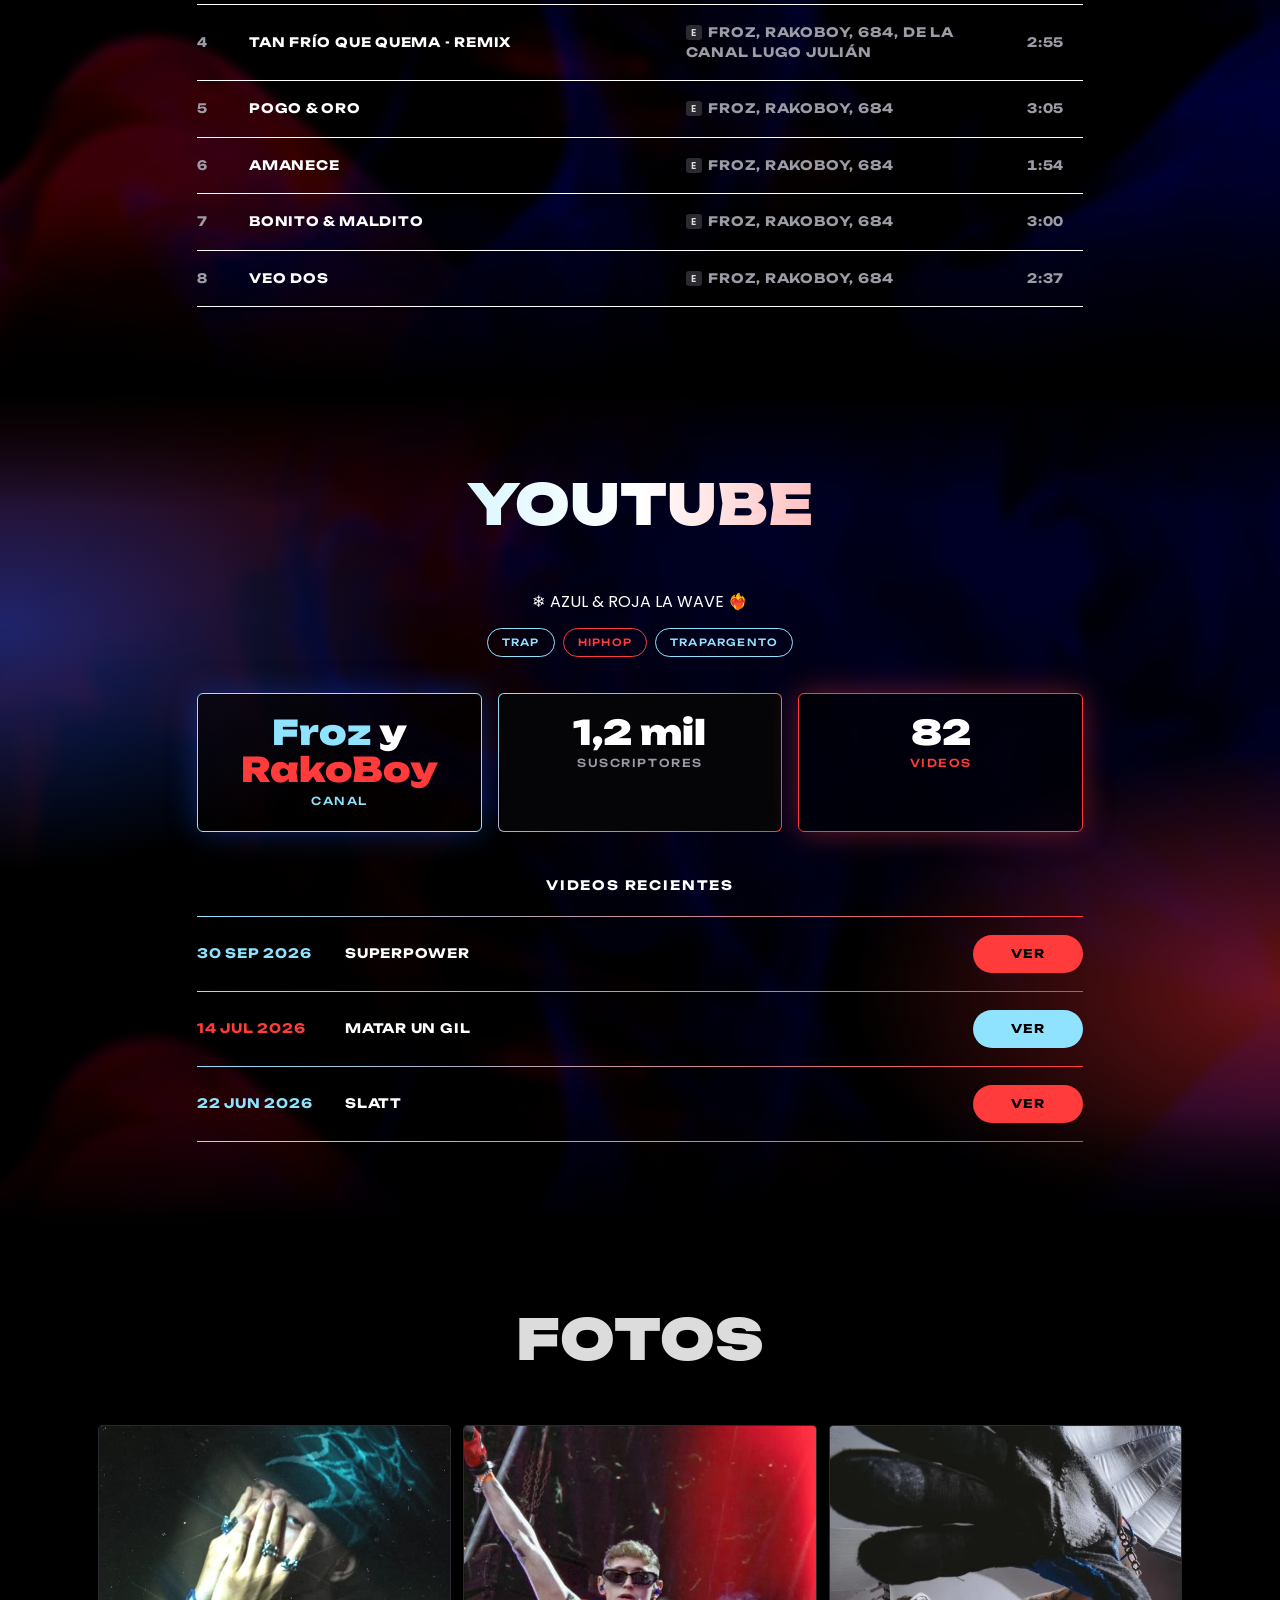
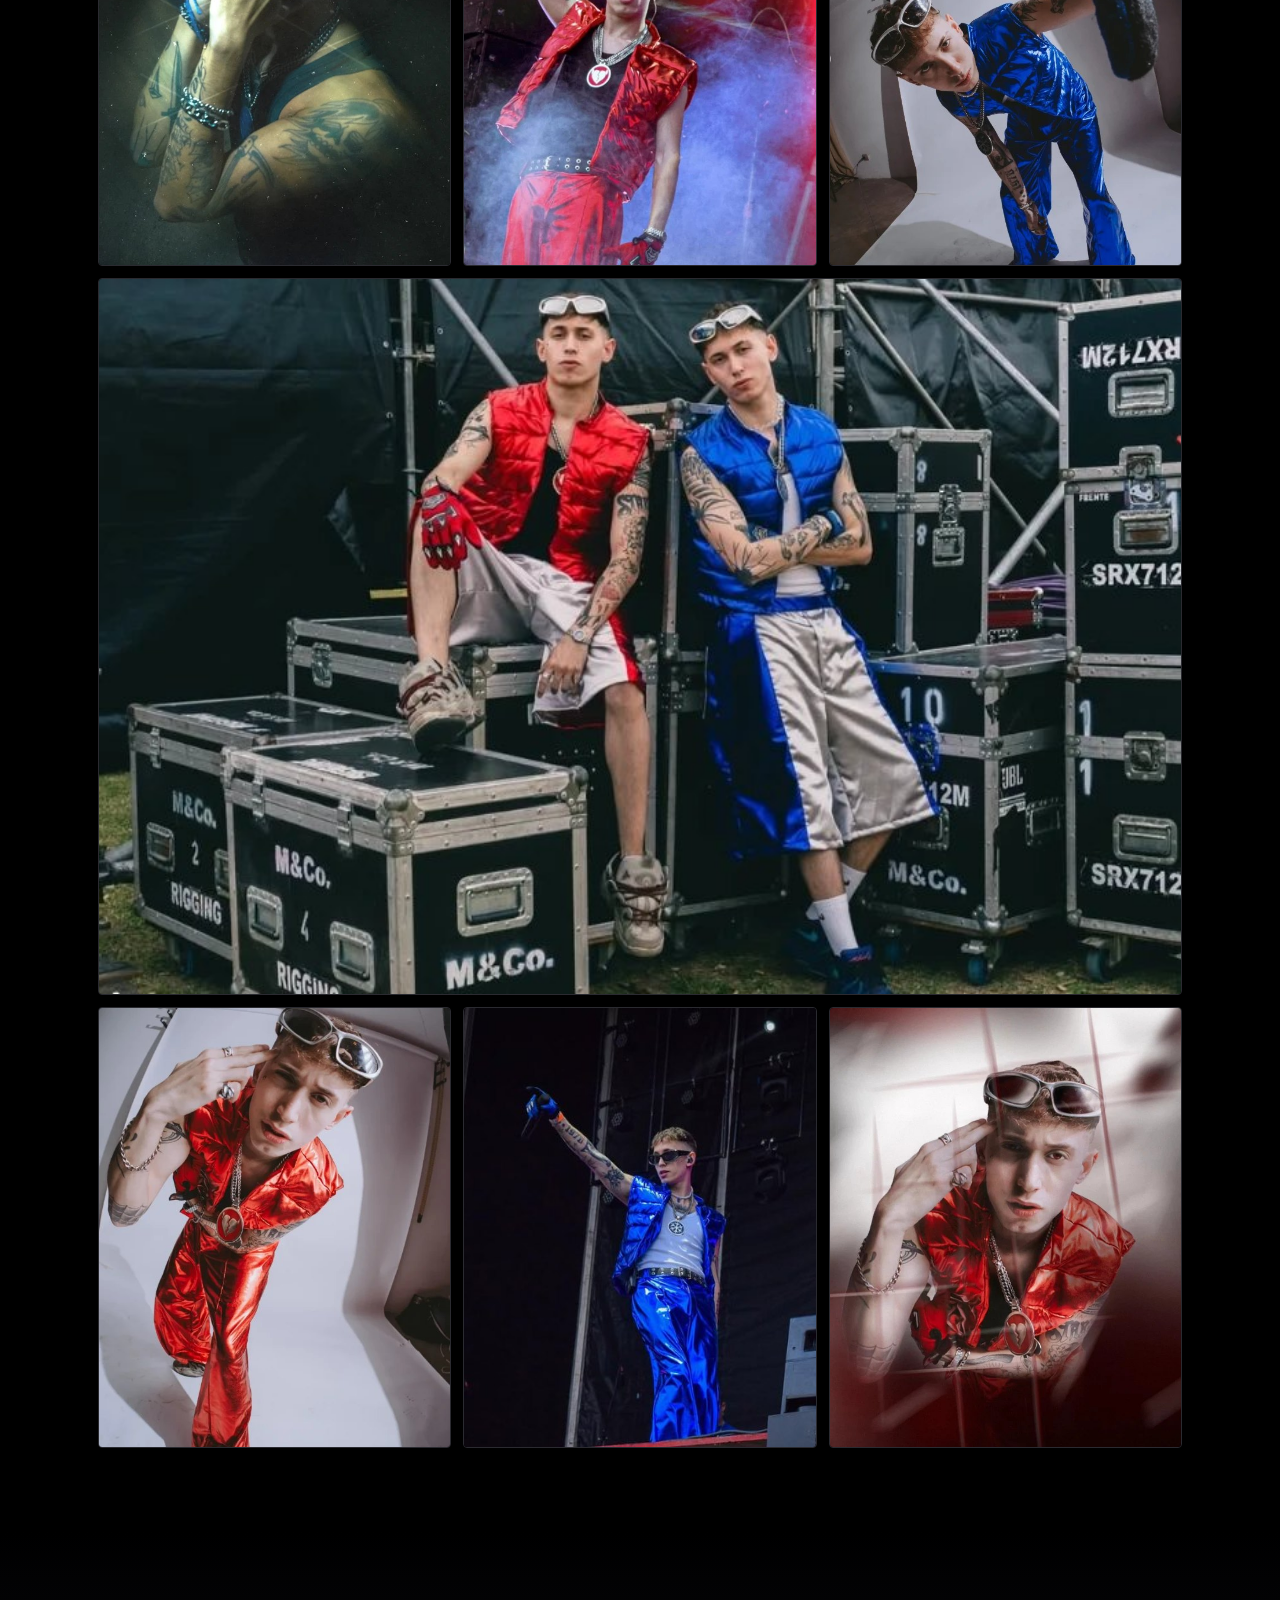
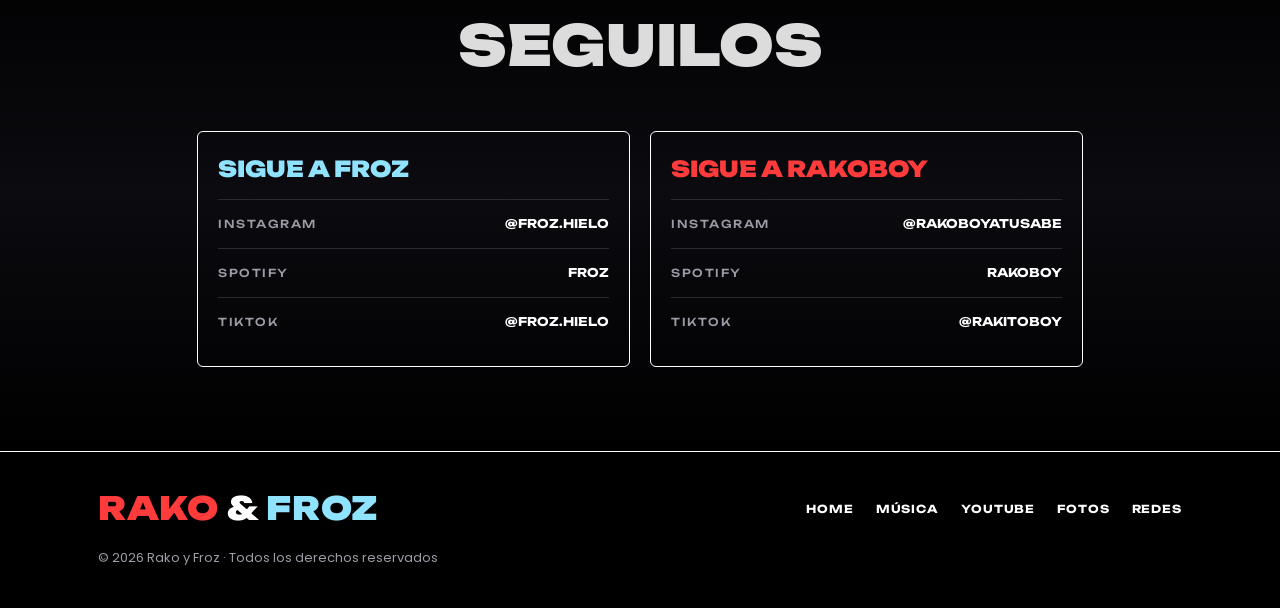
==== commit dde5ac8c: "Estética rojo y azul en la sección de YouTube Co-Authored-By: Claude Sonnet 5.5 <noreply@anthropic.c" ====
--- a/rako-y-froz/index.html
+++ b/rako-y-froz/index.html
@@ -109,6 +109,25 @@
 .flink b{font-family:var(--f-wide);font-weight:700;font-size:12px;text-transform:uppercase;overflow-wrap:anywhere;text-align:right}
 .flink:hover b{color:var(--froz)}.fcard.r .flink:hover b{color:var(--rako)}
 
+/* youtube en rojo y azul */
+#youtube{position:relative;isolation:isolate;overflow:hidden}
+#youtube::before{content:"";position:absolute;inset:0;z-index:-1;background:linear-gradient(#000 0%,transparent 14%,transparent 86%,#000 100%),radial-gradient(48% 42% at 0% 28%,rgba(23,71,214,.5),transparent 70%),radial-gradient(48% 42% at 100% 72%,rgba(255,45,55,.42),transparent 70%),linear-gradient(rgba(0,0,0,.62),rgba(0,0,0,.62))}
+#youtube::after{content:"";position:absolute;inset:-4%;z-index:-2;background:url(humo.png) center/cover no-repeat;opacity:.4;filter:blur(4px) saturate(1.2)}
+#youtube h2{background:linear-gradient(90deg,var(--froz),#fff 50%,var(--rako));-webkit-background-clip:text;background-clip:text;color:transparent;-webkit-text-fill-color:transparent}
+.cf,.cr{font-style:normal}.cf{color:var(--froz)}.cr{color:var(--rako)}
+.ytinfo .card{background:rgba(0,0,0,.55)}
+.ytinfo .card:nth-child(1){border-color:var(--froz);box-shadow:0 0 30px rgba(23,71,214,.45)}
+.ytinfo .card:nth-child(2){border:1px solid transparent;background:linear-gradient(#050507,#050507) padding-box,linear-gradient(135deg,var(--froz),var(--rako)) border-box}
+.ytinfo .card:nth-child(3){border-color:var(--rako);box-shadow:0 0 30px rgba(255,59,59,.4)}
+.ytinfo .card:nth-child(1) span{color:var(--froz)}.ytinfo .card:nth-child(3) span{color:var(--rako)}
+.tags span:nth-child(odd){border-color:var(--froz);color:var(--froz)}
+.tags span:nth-child(even){border-color:var(--rako);color:var(--rako)}
+#youtube .row{border-image:linear-gradient(90deg,var(--froz),var(--rako)) 1}
+#youtube .age{color:var(--froz)}
+#youtube .row:nth-child(even) .age{color:var(--rako)}
+#youtube .row:nth-child(even) .pill{background:var(--froz)}
+#youtube .vhead{color:#fff}
+
 /* fotos */
 .gallery{display:grid;grid-template-columns:repeat(3,minmax(0,1fr));gap:12px;max-width:1116px;margin:0 auto}
 .ph{display:block;width:100%;margin:0;padding:0;aspect-ratio:4/5;border:1px solid var(--line-soft);border-radius:4px;overflow:hidden;background:#000;cursor:zoom-in}
@@ -216,7 +235,7 @@
     <div class="tags"><span>Trap</span><span>Hiphop</span><span>TrapArgento</span></div>
   </div>
   <div class="ytinfo" style="margin-top:36px;margin-bottom:0">
-    <div class="card"><strong>Froz y RakoBoy</strong><span>Canal</span></div>
+    <div class="card"><strong><i class="cf">Froz</i> y <i class="cr">RakoBoy</i></strong><span>Canal</span></div>
     <div class="card"><strong>1,2 mil</strong><span>Suscriptores</span></div>
     <div class="card"><strong>82</strong><span>Videos</span></div>
   </div>
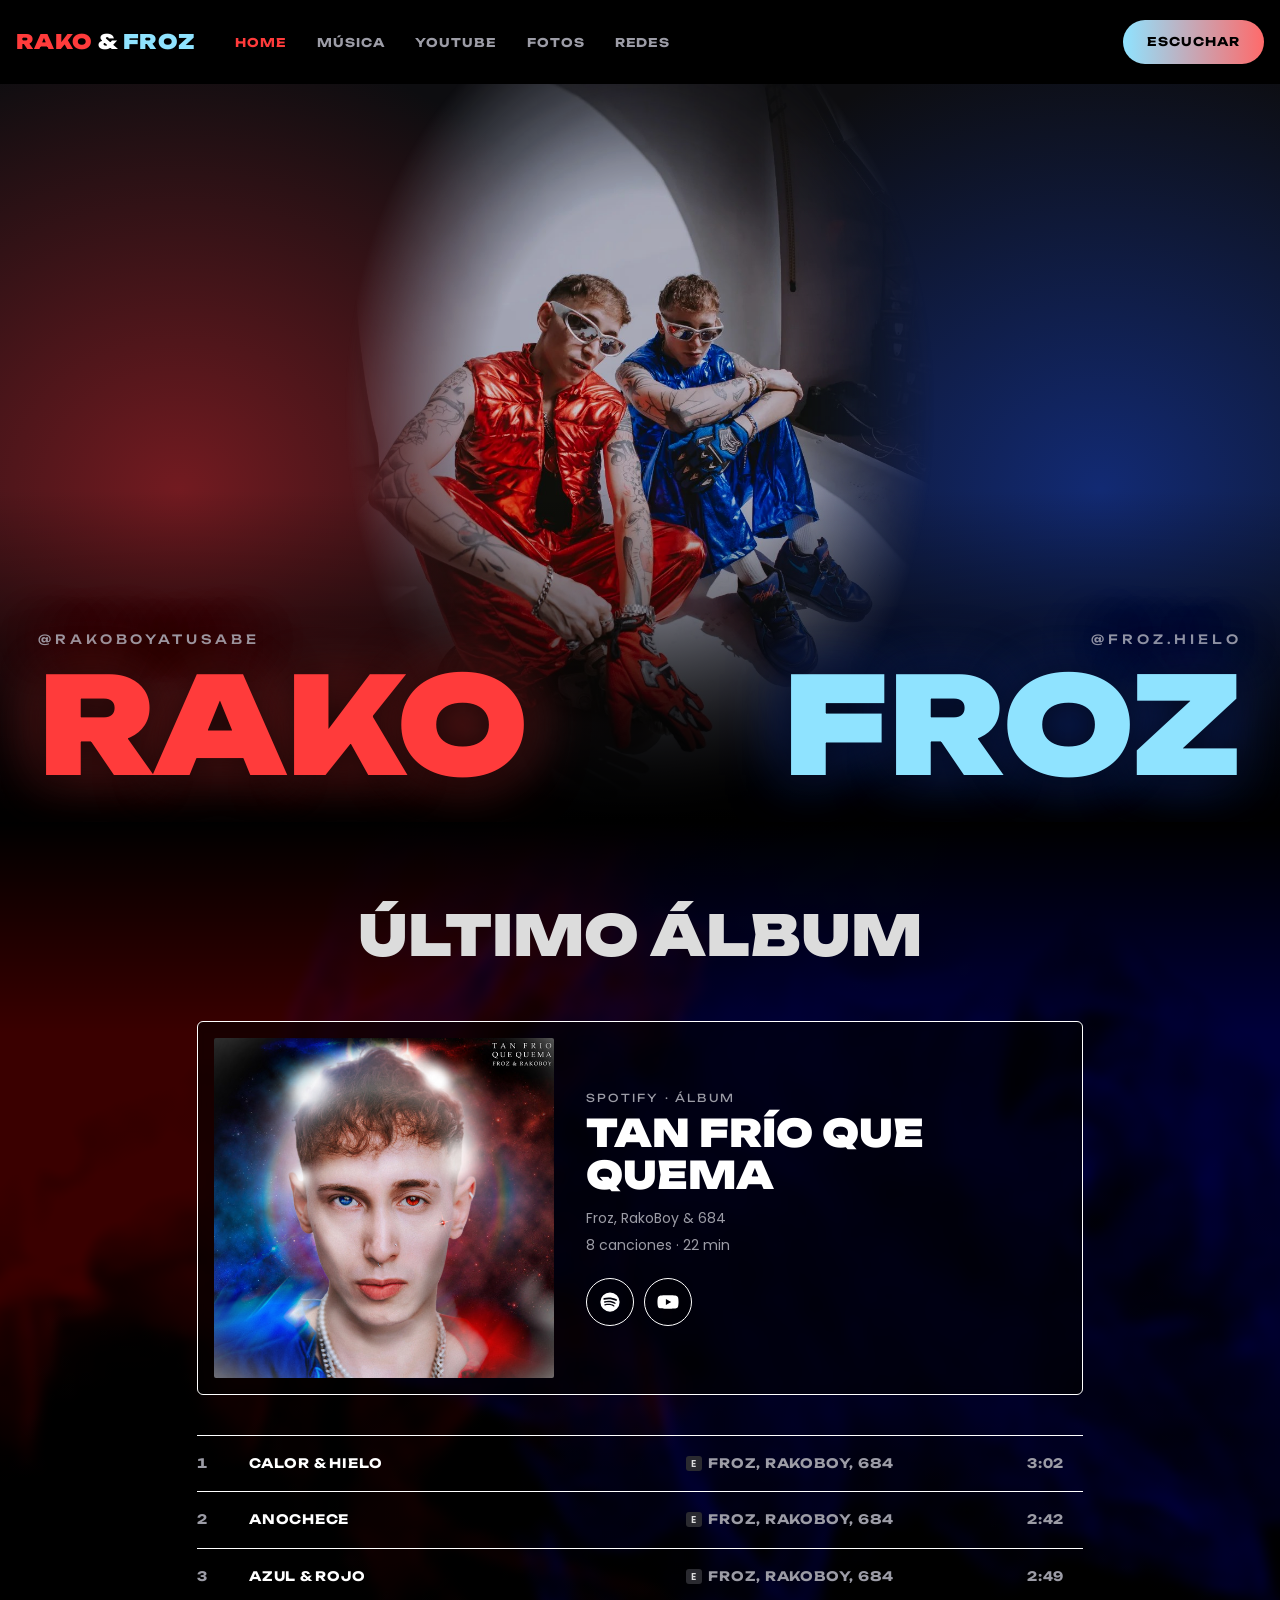
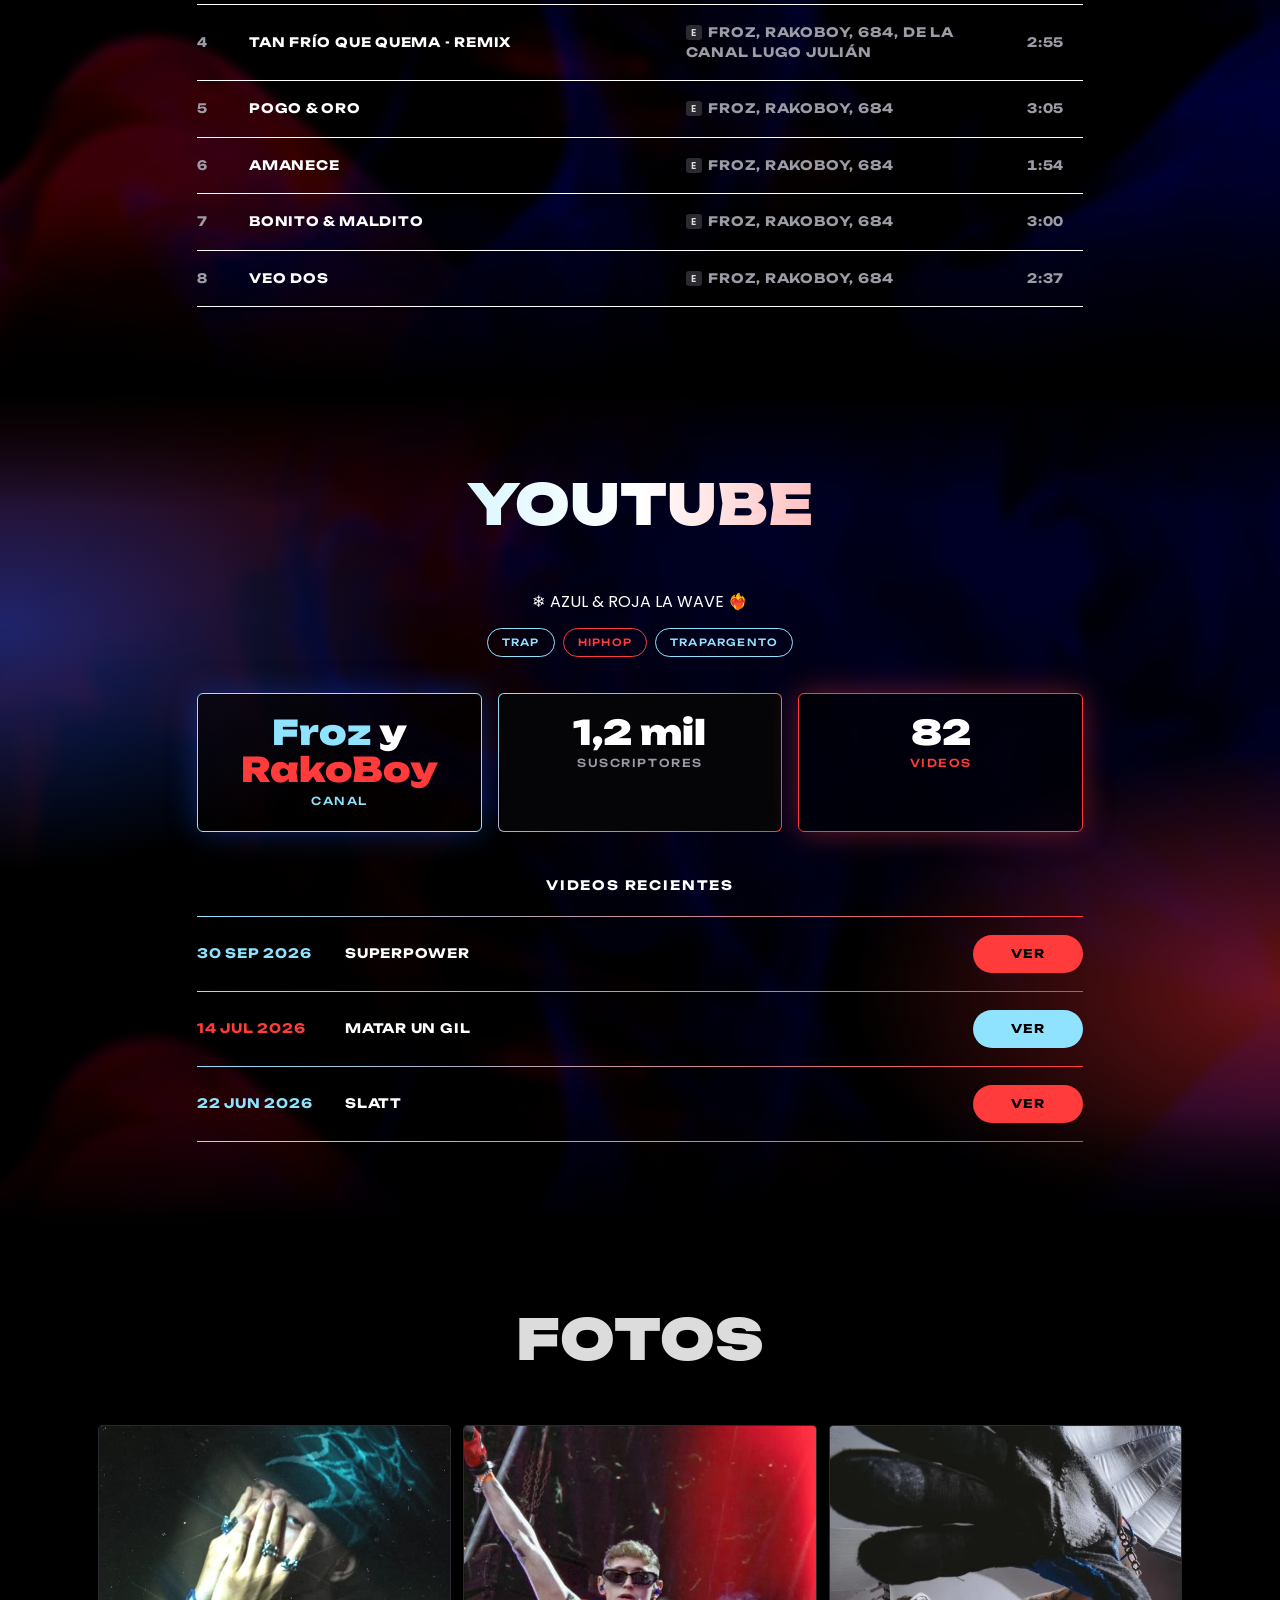
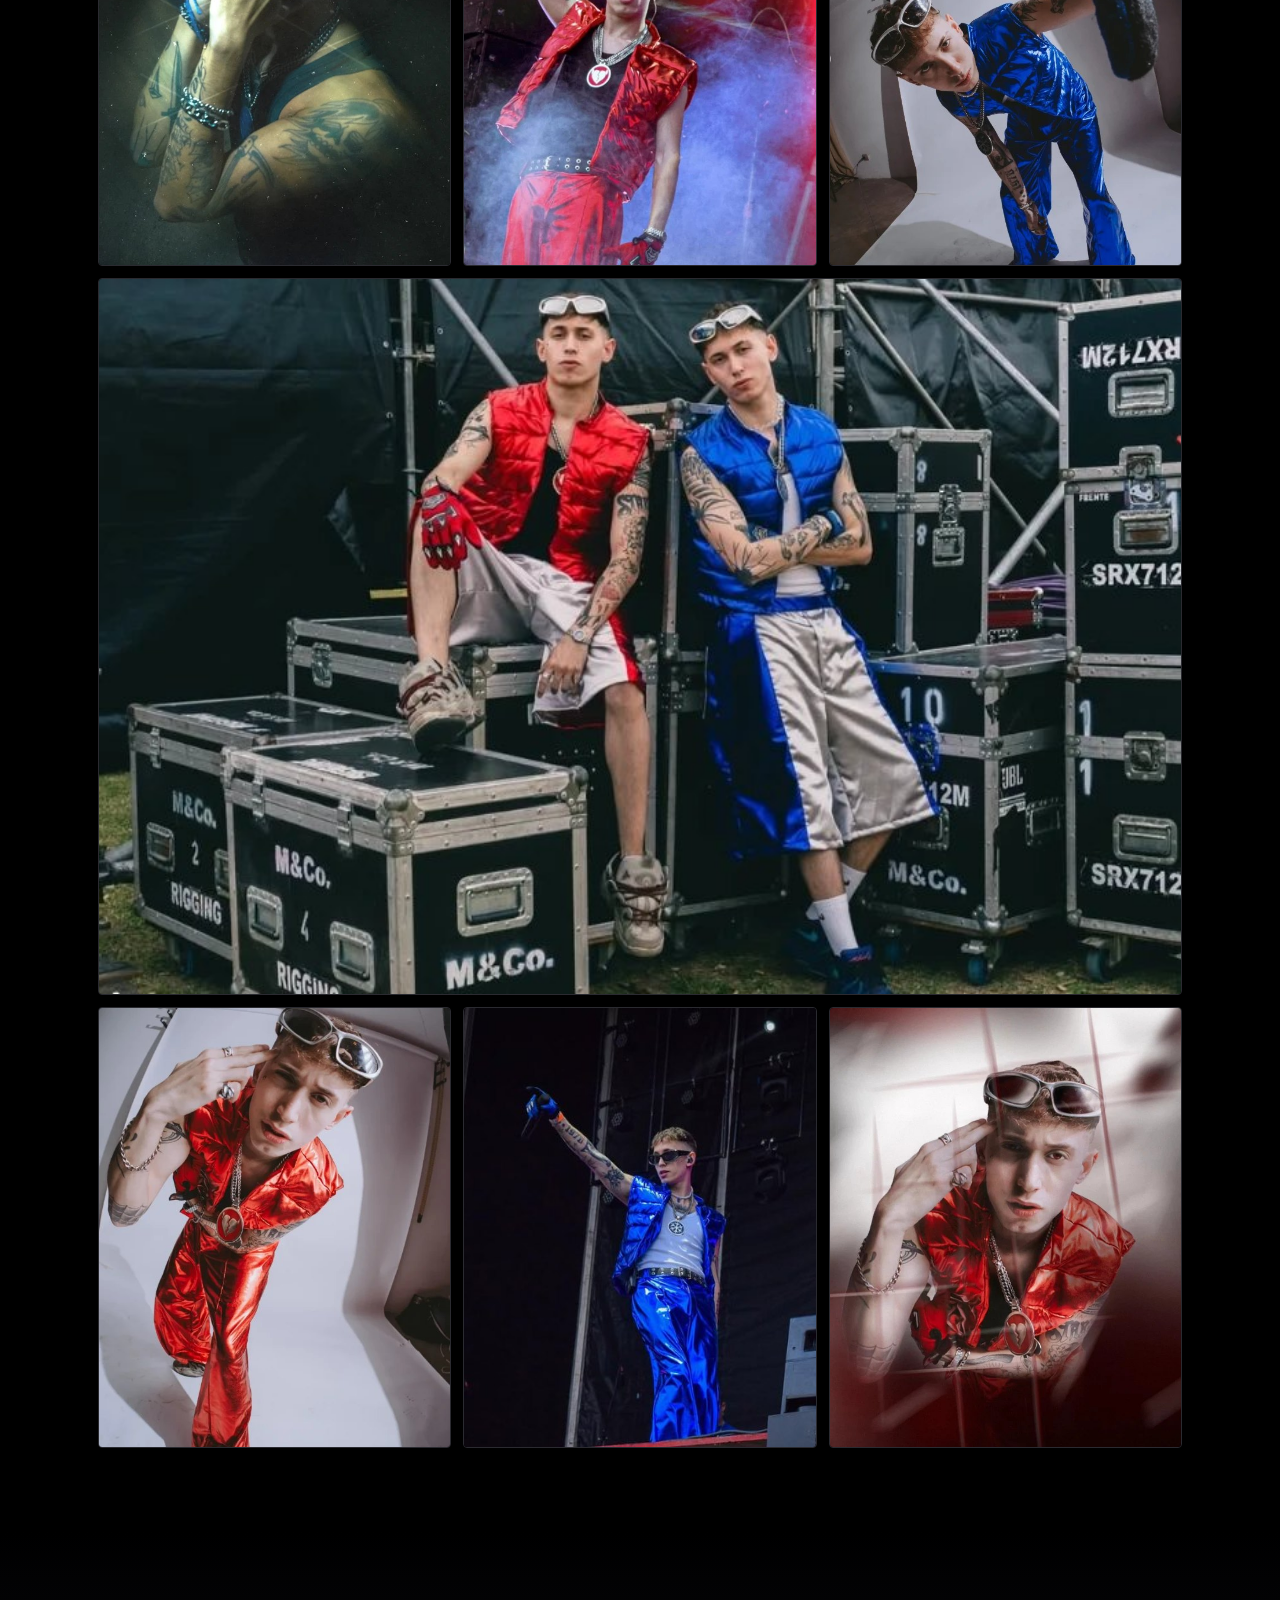
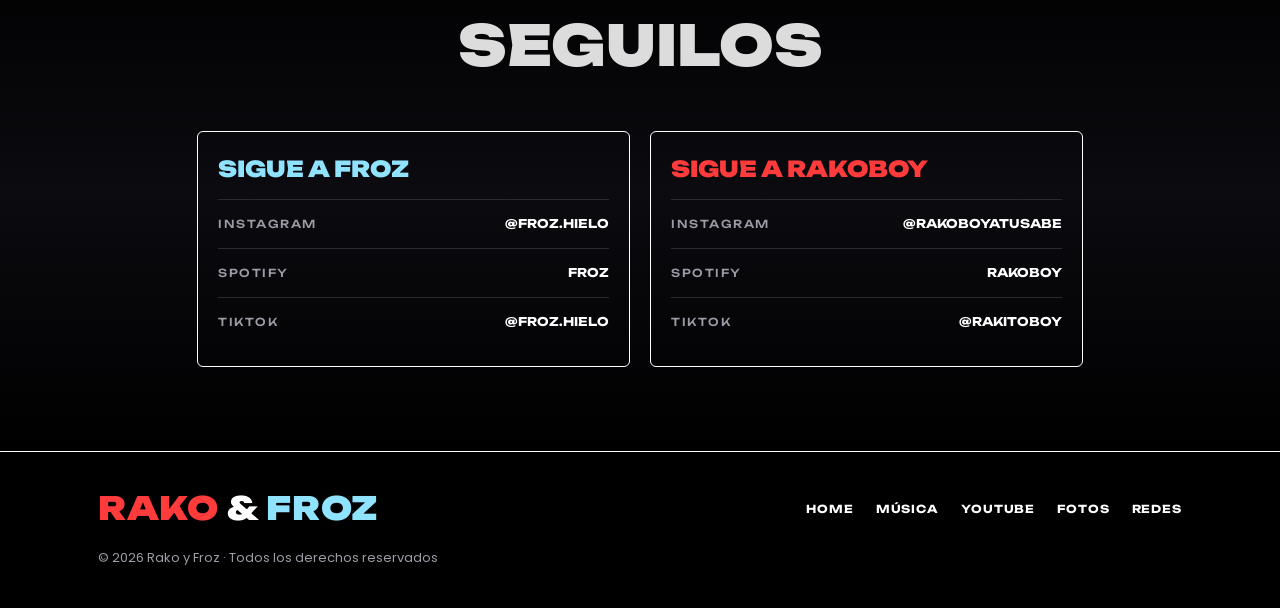
==== commit 2ddee7bd: "Reemplaza la foto de portada por una de mayor calidad Co-Authored-By: Claude Sonnet 5.5 <noreply@ant" ====
--- a/rako-y-froz/index.html
+++ b/rako-y-froz/index.html
@@ -195,7 +195,7 @@
 </div></nav>
 
 <header class="hero" id="top">
-  <img class="face" src="duo.jpg" alt="Froz y RakoBoy sentados en un estudio, uno con ropa roja metalizada y el otro con ropa azul">
+  <img class="face" src="duo2.jpg" alt="Froz y RakoBoy sentados en un estudio, uno con ropa roja metalizada y el otro con ropa azul">
   <h1 class="r"><small>@rakoboyatusabe</small>Rako</h1>
   <h1 class="f"><small>@froz.hielo</small>Froz</h1>
 </header>
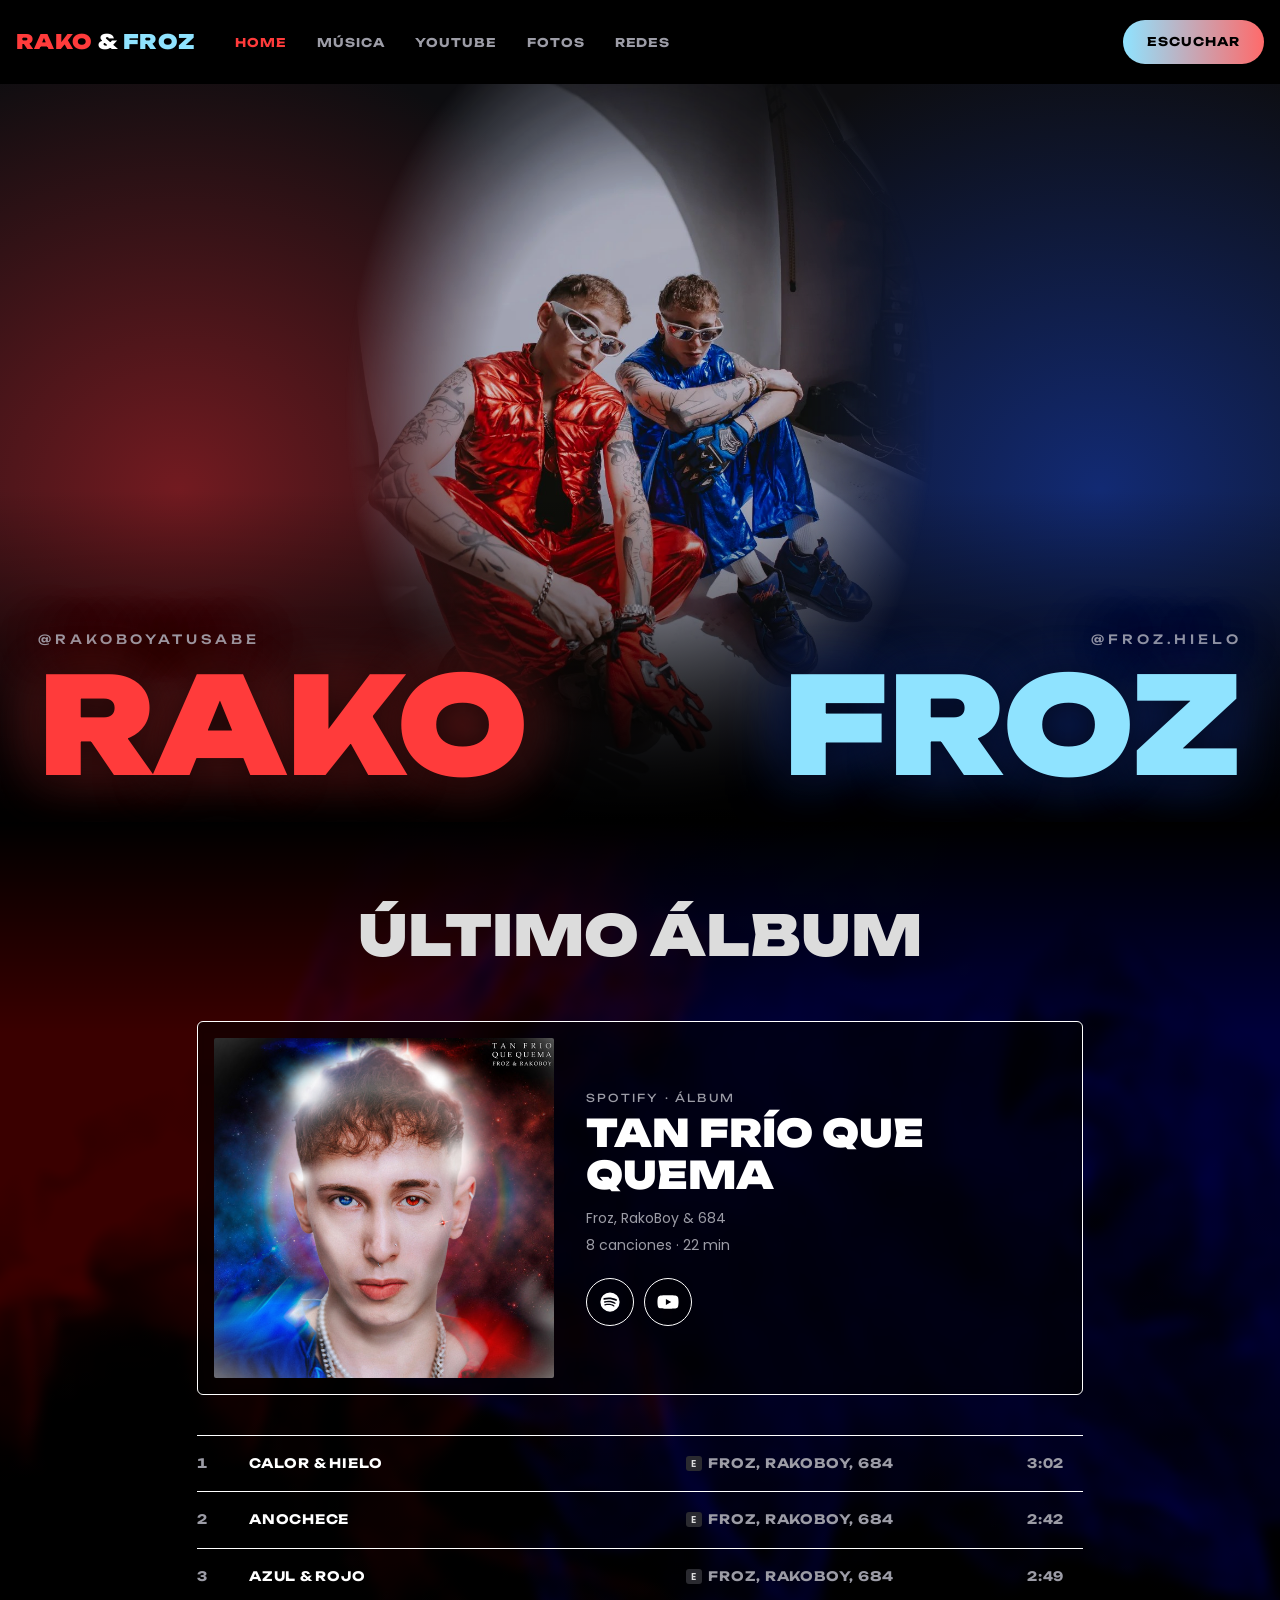
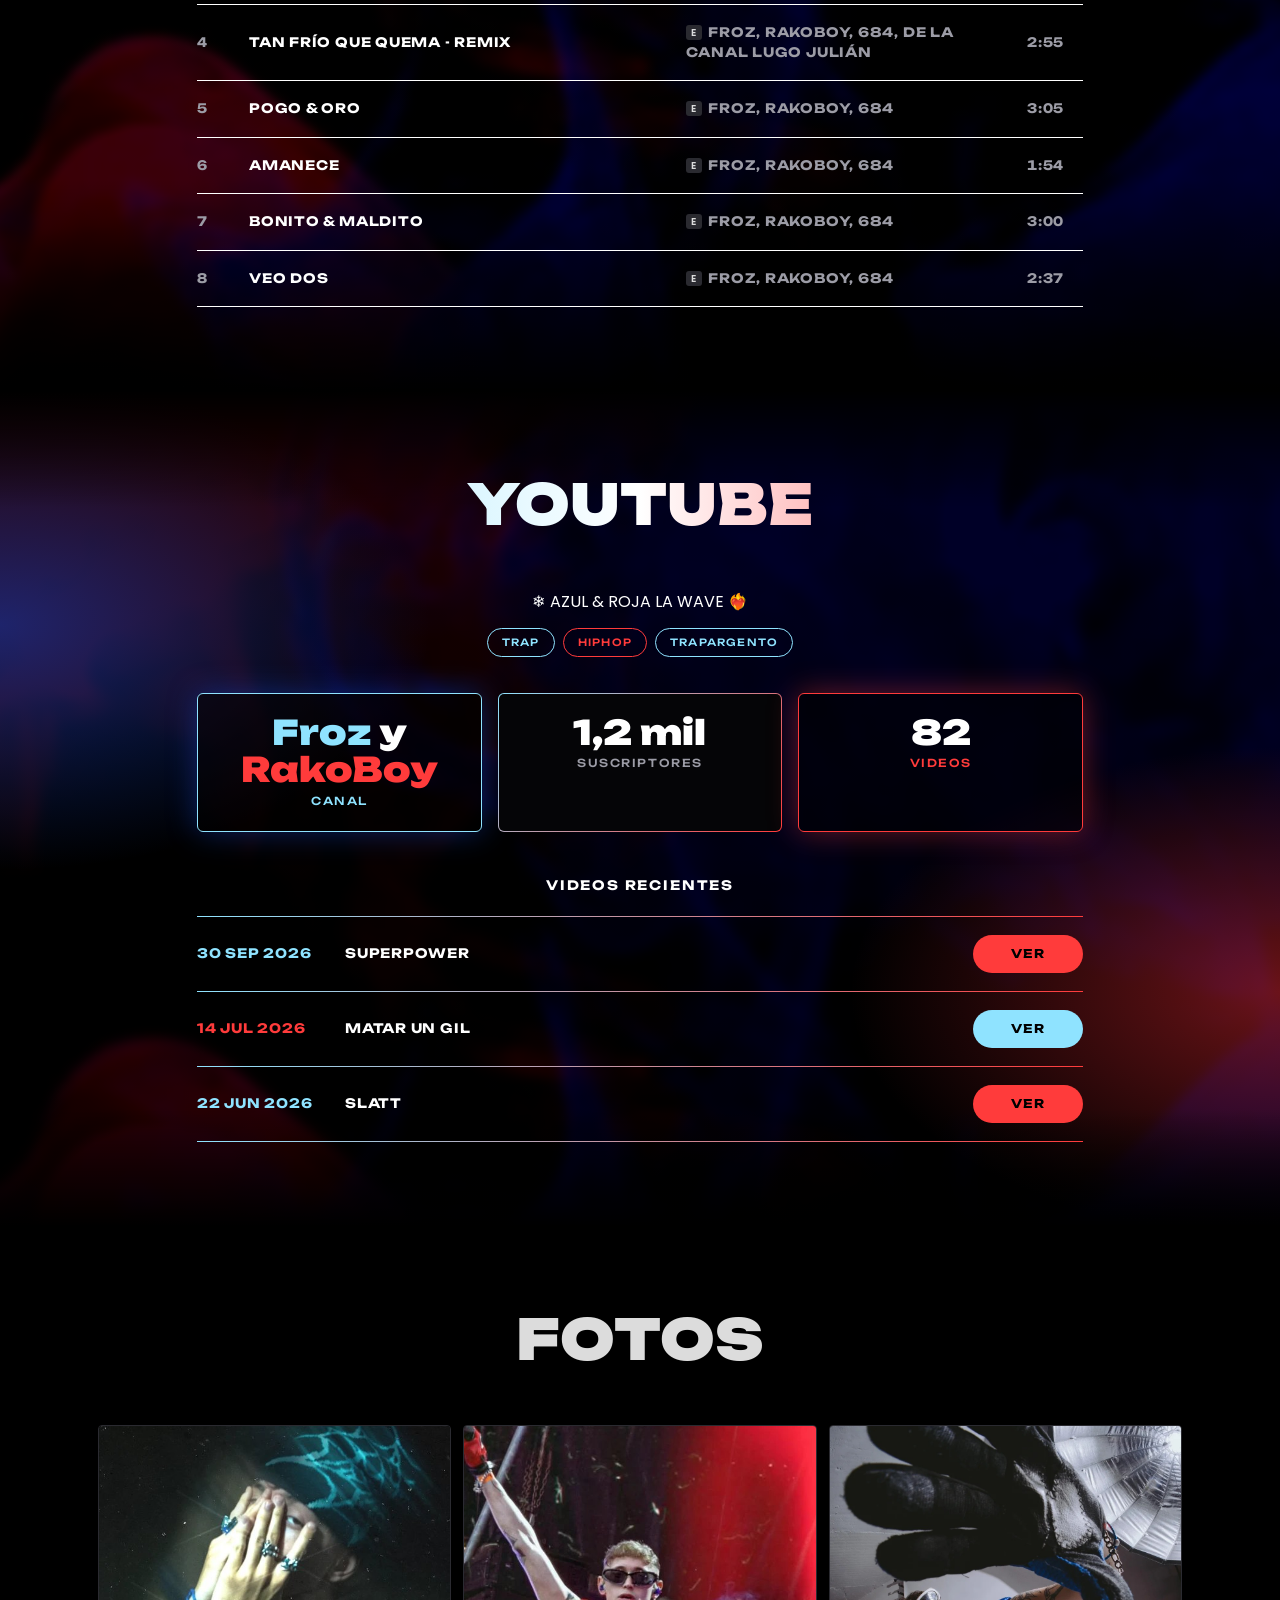
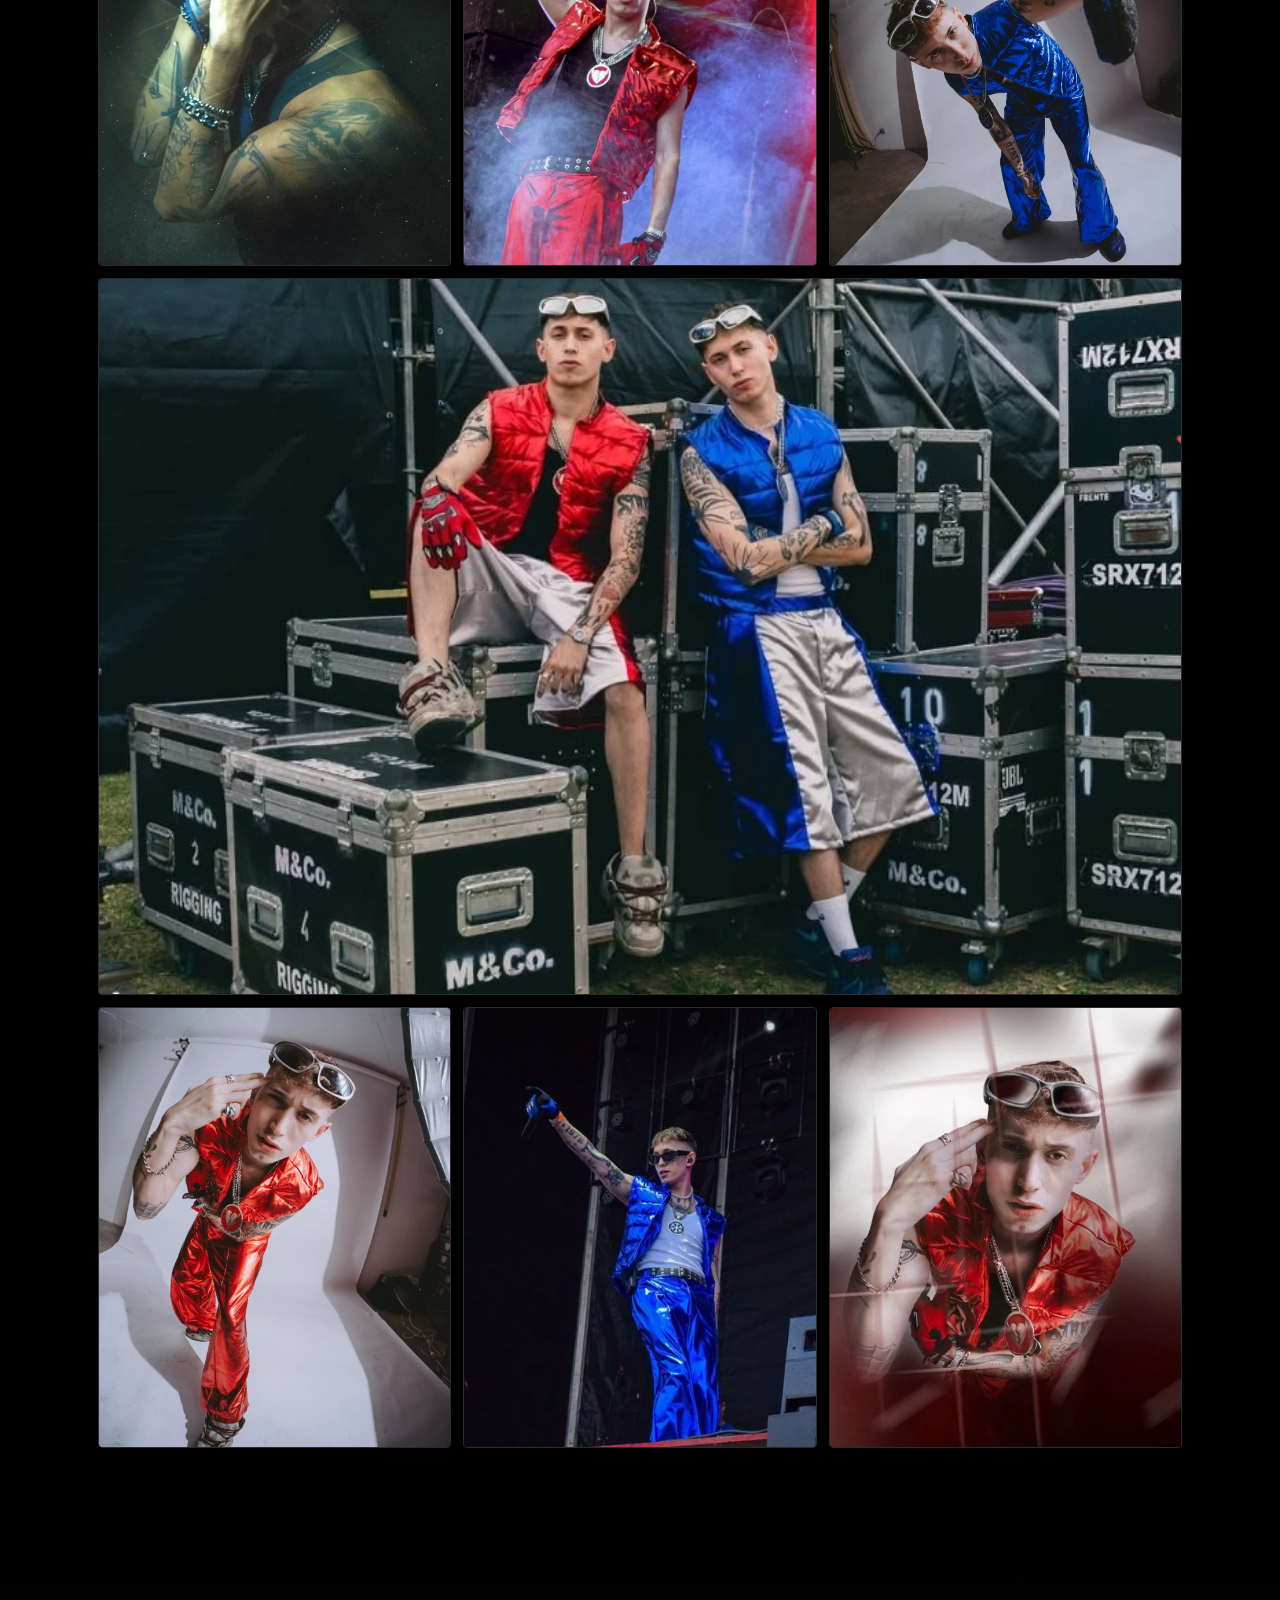
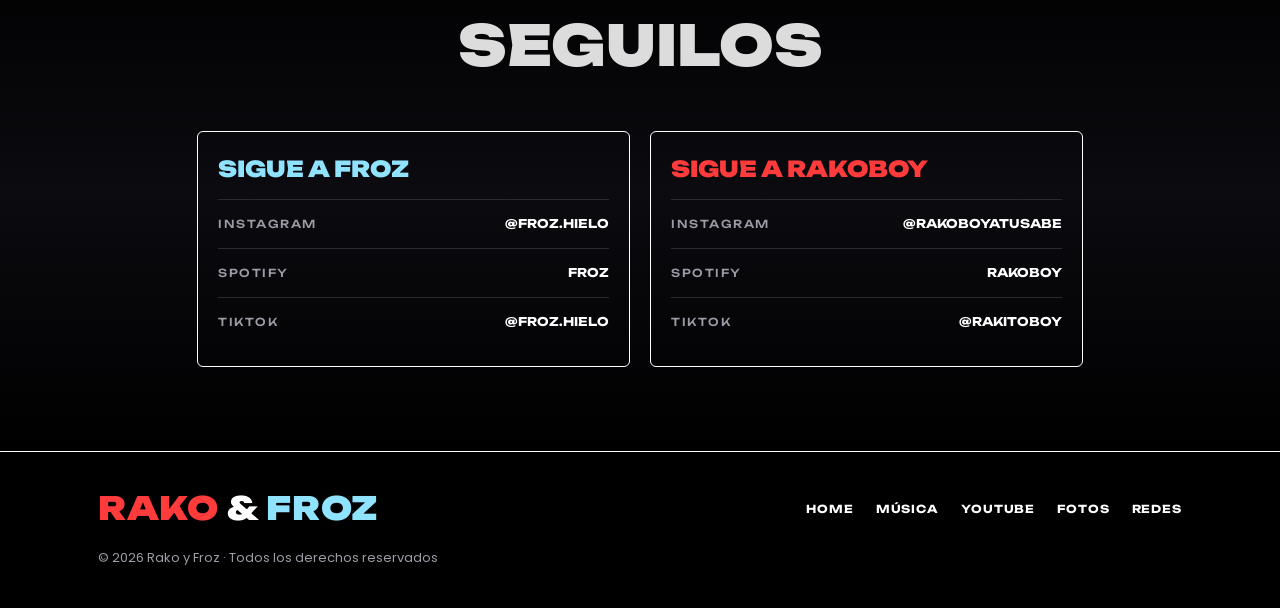
==== commit e8480174: "Reemplaza dos fotos de la galería por versiones de mayor calidad Co-Authored-By: Claude Sonnet 5.5 <" ====
--- a/rako-y-froz/index.html
+++ b/rako-y-froz/index.html
@@ -252,9 +252,9 @@
   <div class="gallery">
     <button class="ph" type="button"><img src="foto2.jpg" alt="Retrato con las manos cubriendo la cara, gorro verde azulado y tatuajes en los brazos" loading="lazy"></button>
     <button class="ph" type="button"><img src="foto3.jpg" alt="Artista de campera roja metalizada en el escenario, con el brazo en alto y humo azul" loading="lazy"></button>
-    <button class="ph" type="button"><img src="foto8.jpg" alt="Retrato en picada con conjunto azul metalizado y un guante enorme en primer plano" loading="lazy"></button>
+    <button class="ph" type="button"><img src="foto8hd.jpg" alt="Retrato en picada con conjunto azul metalizado y un guante enorme en primer plano" loading="lazy"></button>
     <button class="ph wide" type="button"><img src="foto1.jpg" alt="Froz y RakoBoy sentados juntos entre cajas de rigging detrás del escenario" loading="lazy"></button>
-    <button class="ph" type="button"><img src="foto9.jpg" alt="Retrato en picada con conjunto rojo metalizado, anteojos plateados y mano en la sien" loading="lazy"></button>
+    <button class="ph" type="button"><img src="foto9hd.jpg" alt="Retrato en picada con conjunto rojo metalizado, anteojos plateados y mano en la sien" loading="lazy"></button>
     <button class="ph" type="button"><img src="foto4.jpg" alt="Artista de conjunto azul metalizado señalando al público desde el escenario" loading="lazy" style="object-position:38% 50%"></button>
     <button class="ph" type="button"><img src="foto5.jpg" alt="Retrato de campera roja con anteojos plateados y efecto desenfocado en rojo" loading="lazy"></button>
   </div>
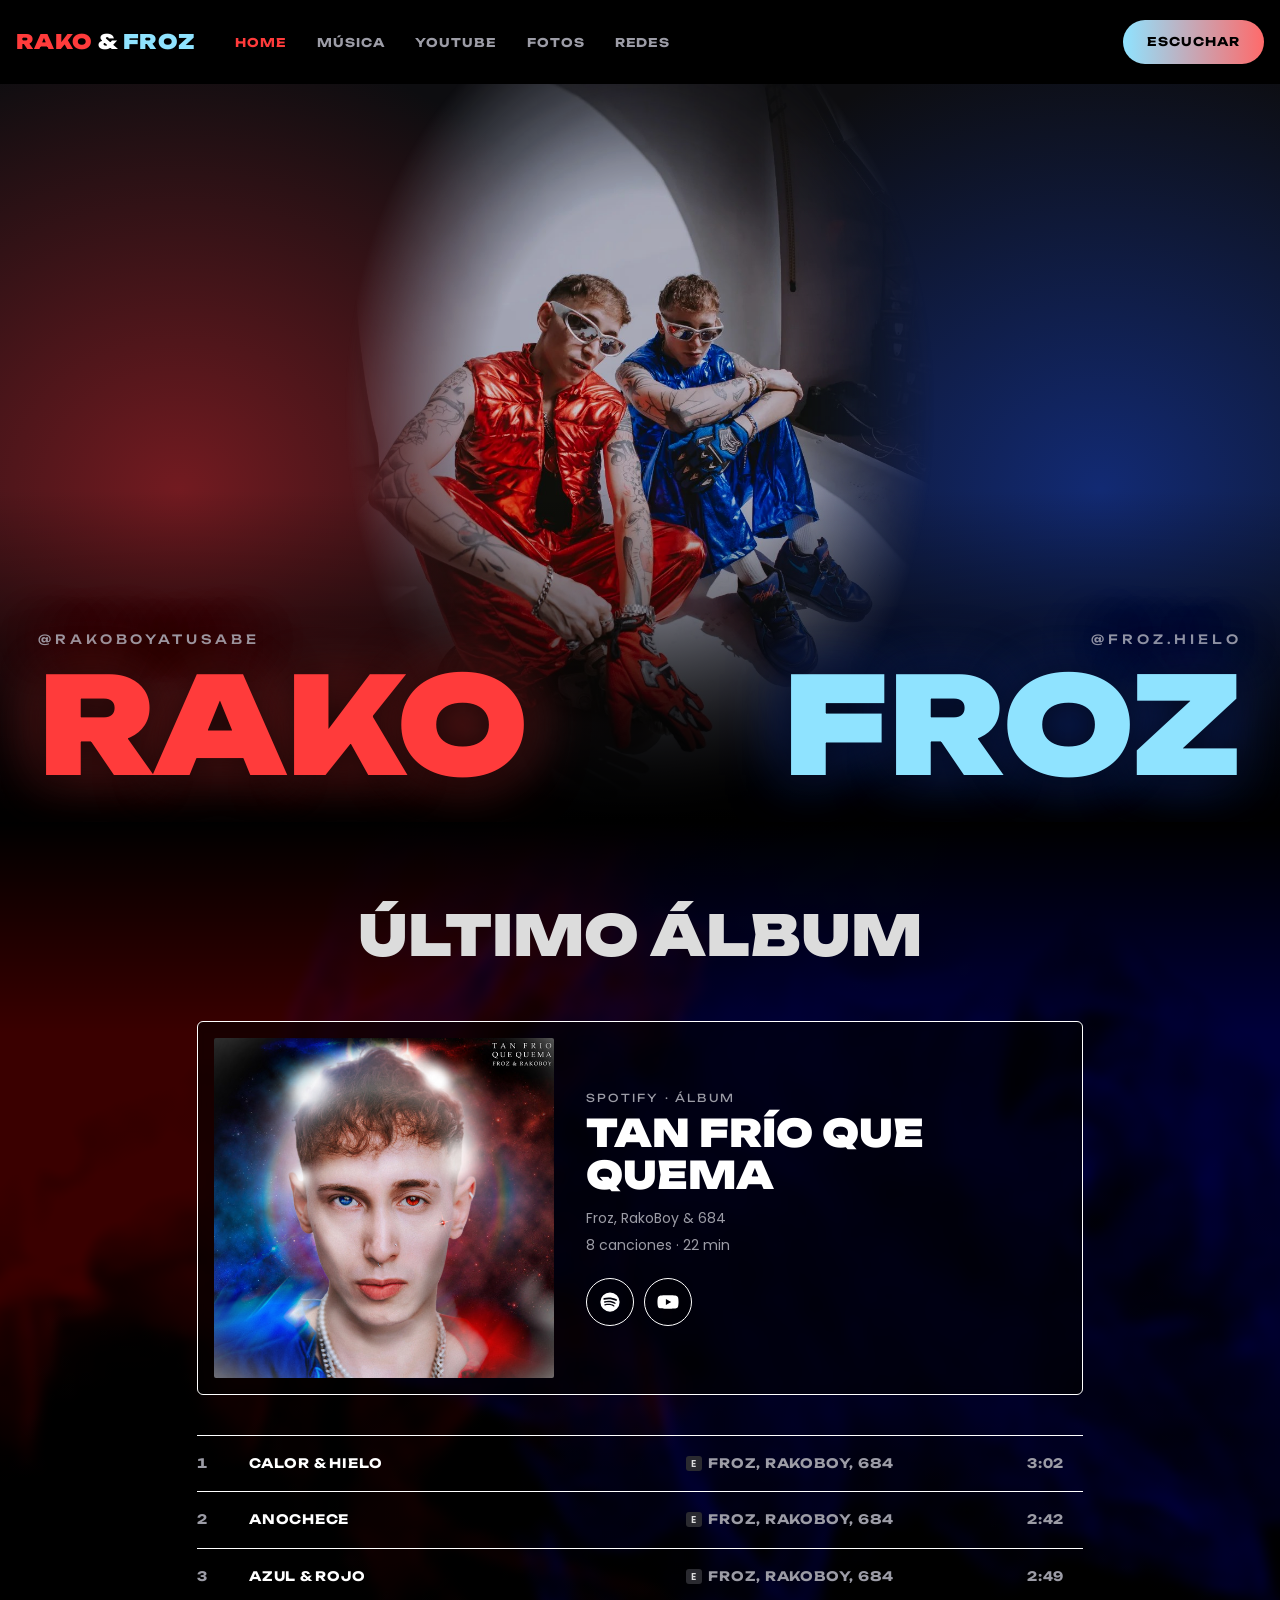
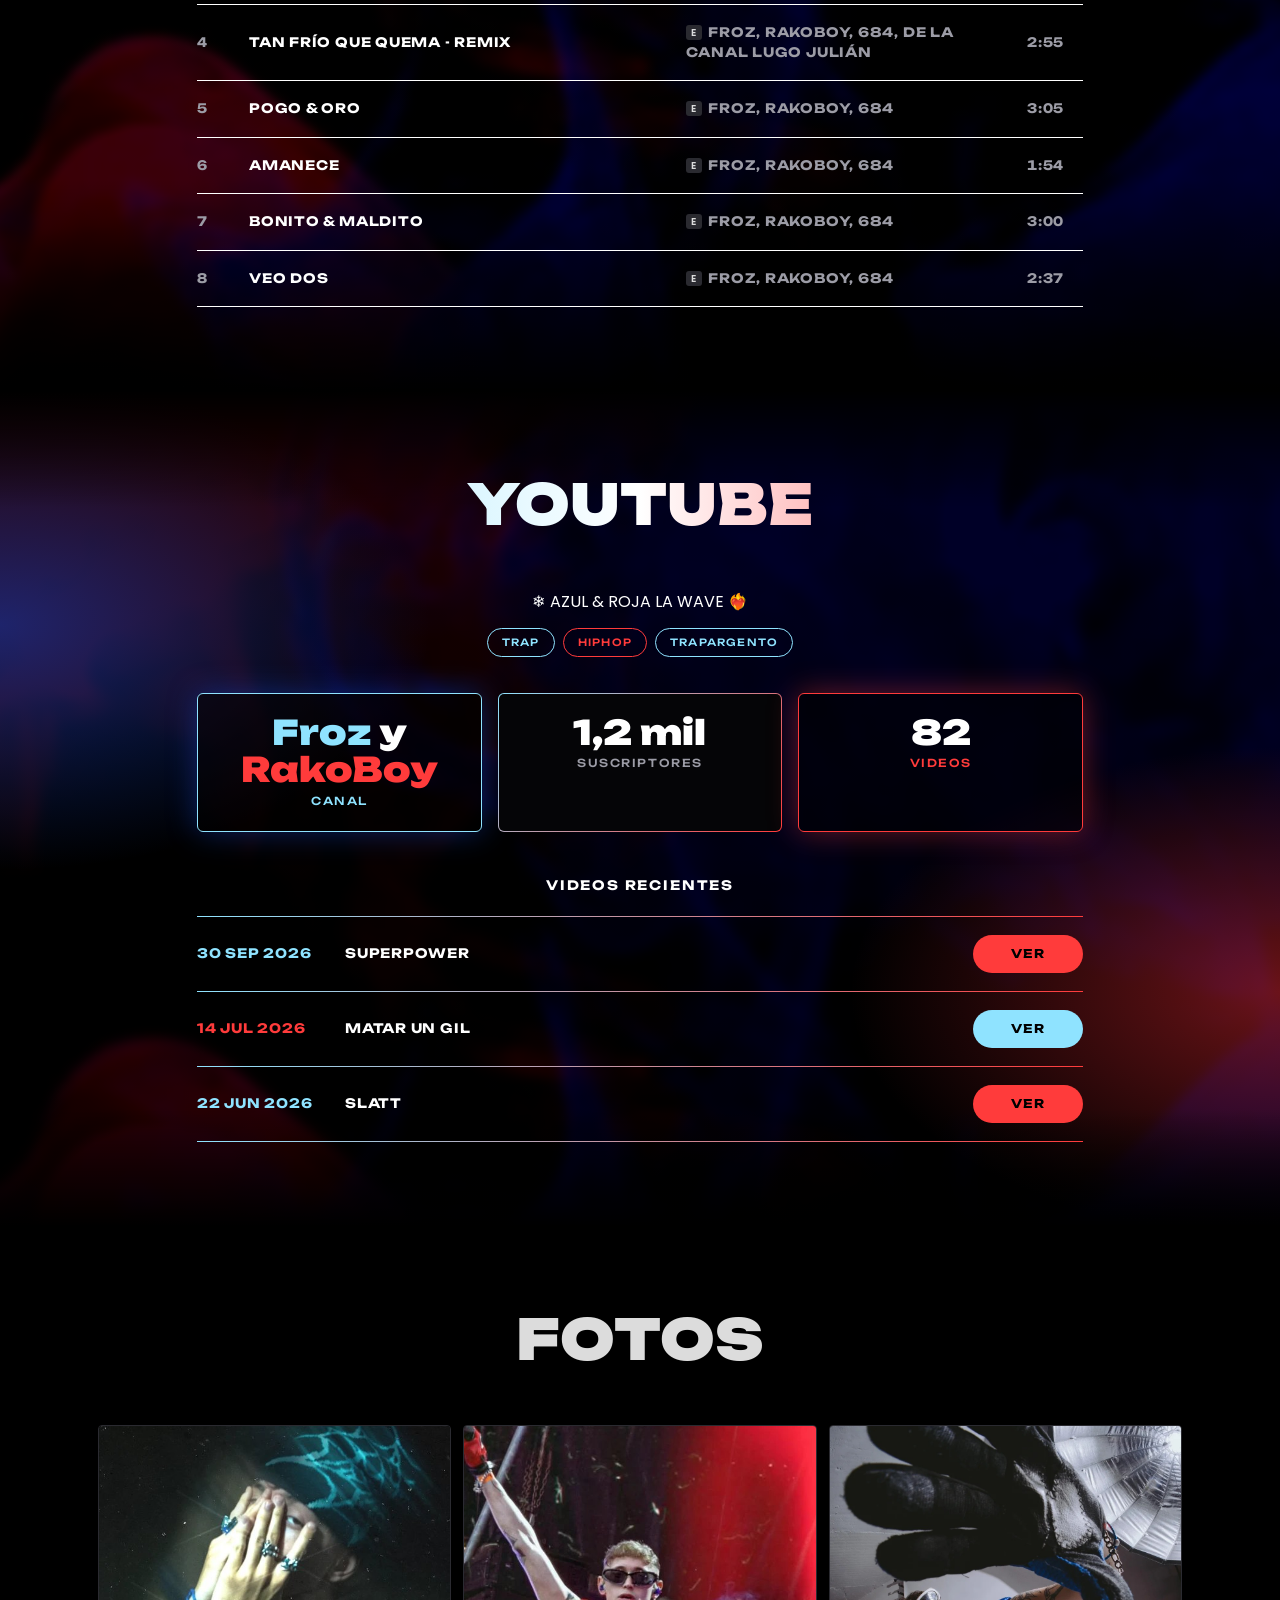
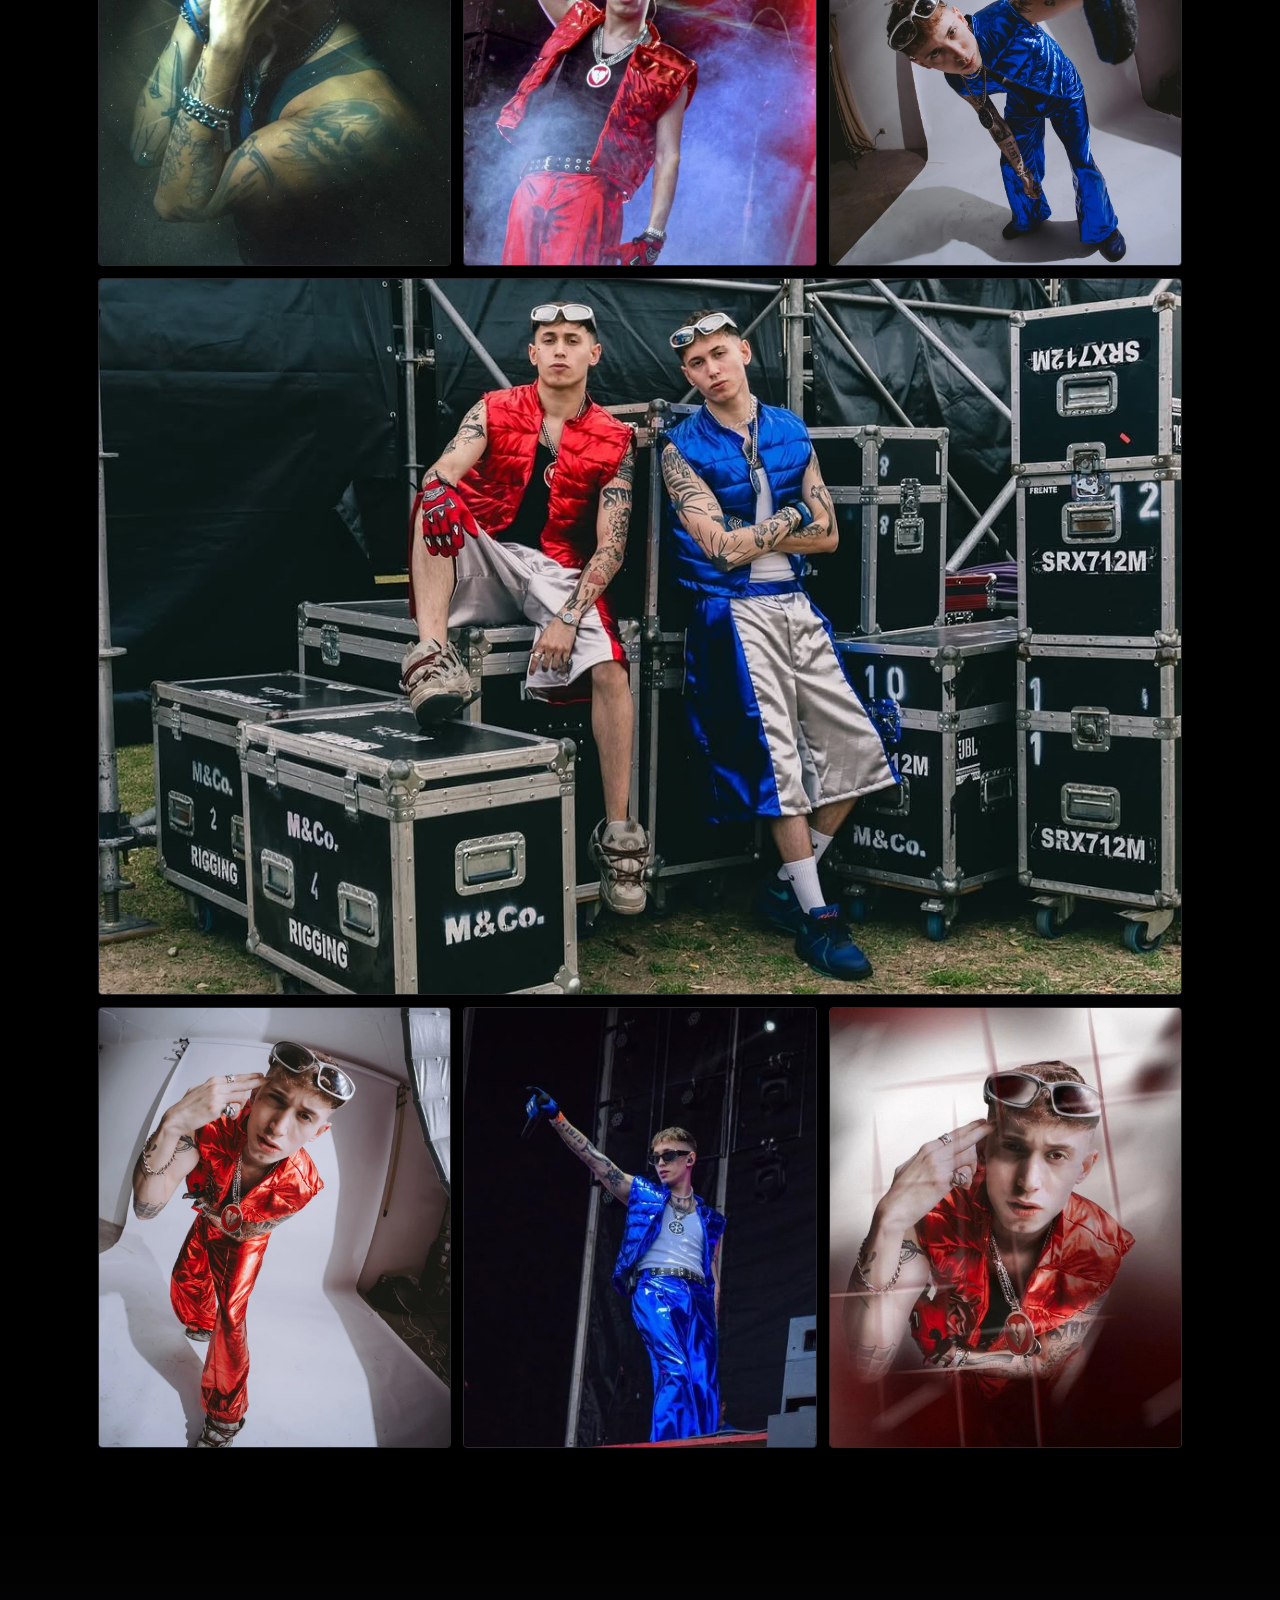
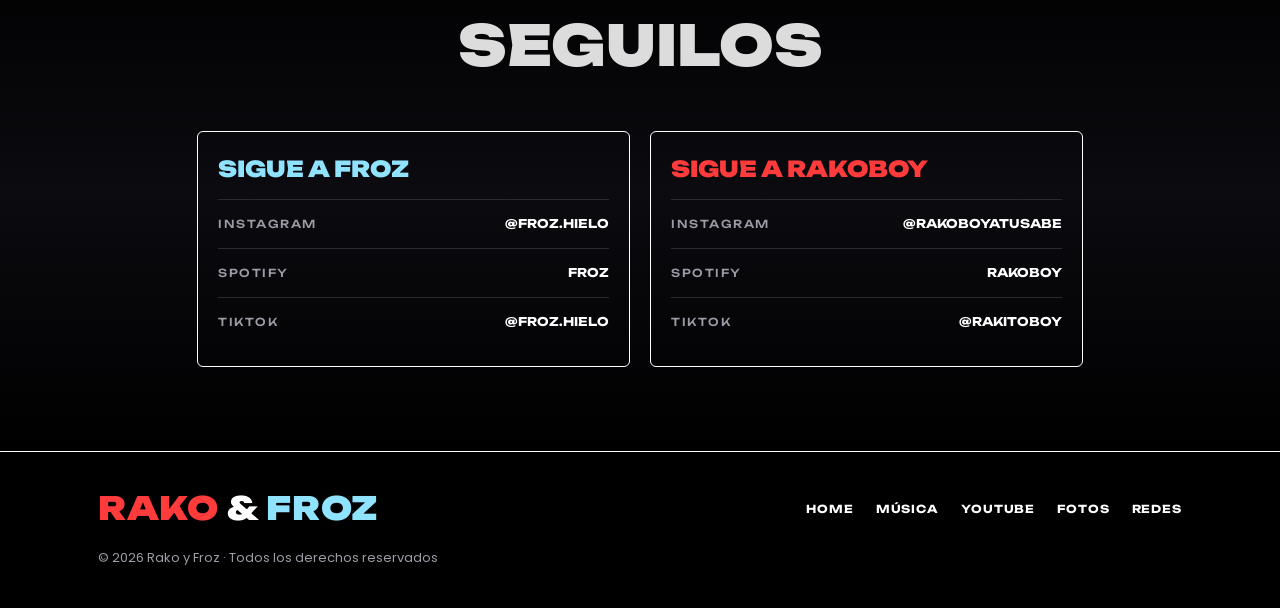
==== commit 41dfdb52: "Reemplaza la foto central de la galería por una de mayor calidad Co-Authored-By: Claude Sonnet 5.5 <" ====
--- a/rako-y-froz/index.html
+++ b/rako-y-froz/index.html
@@ -253,7 +253,7 @@
     <button class="ph" type="button"><img src="foto2.jpg" alt="Retrato con las manos cubriendo la cara, gorro verde azulado y tatuajes en los brazos" loading="lazy"></button>
     <button class="ph" type="button"><img src="foto3.jpg" alt="Artista de campera roja metalizada en el escenario, con el brazo en alto y humo azul" loading="lazy"></button>
     <button class="ph" type="button"><img src="foto8hd.jpg" alt="Retrato en picada con conjunto azul metalizado y un guante enorme en primer plano" loading="lazy"></button>
-    <button class="ph wide" type="button"><img src="foto1.jpg" alt="Froz y RakoBoy sentados juntos entre cajas de rigging detrás del escenario" loading="lazy"></button>
+    <button class="ph wide" type="button"><img src="foto1hd.jpg" alt="Froz y RakoBoy sentados juntos entre cajas de rigging detrás del escenario" loading="lazy"></button>
     <button class="ph" type="button"><img src="foto9hd.jpg" alt="Retrato en picada con conjunto rojo metalizado, anteojos plateados y mano en la sien" loading="lazy"></button>
     <button class="ph" type="button"><img src="foto4.jpg" alt="Artista de conjunto azul metalizado señalando al público desde el escenario" loading="lazy" style="object-position:38% 50%"></button>
     <button class="ph" type="button"><img src="foto5.jpg" alt="Retrato de campera roja con anteojos plateados y efecto desenfocado en rojo" loading="lazy"></button>
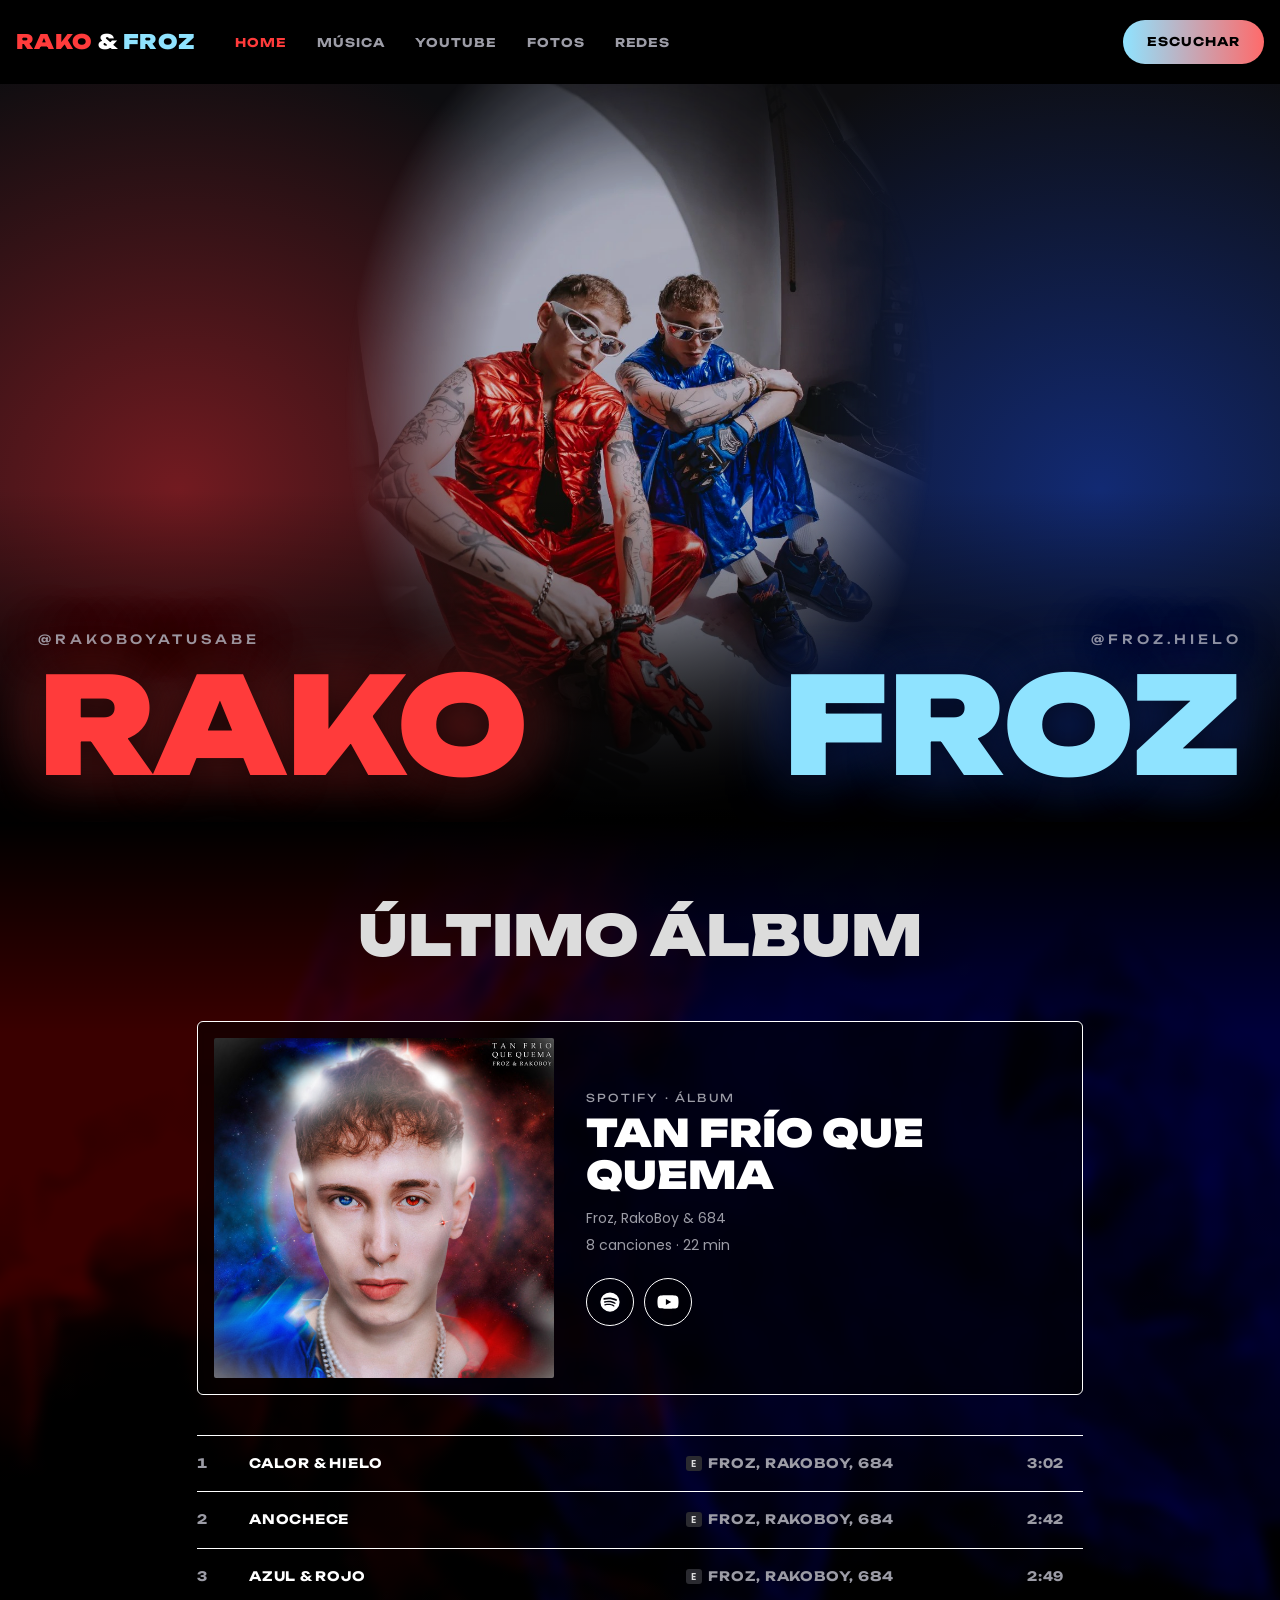
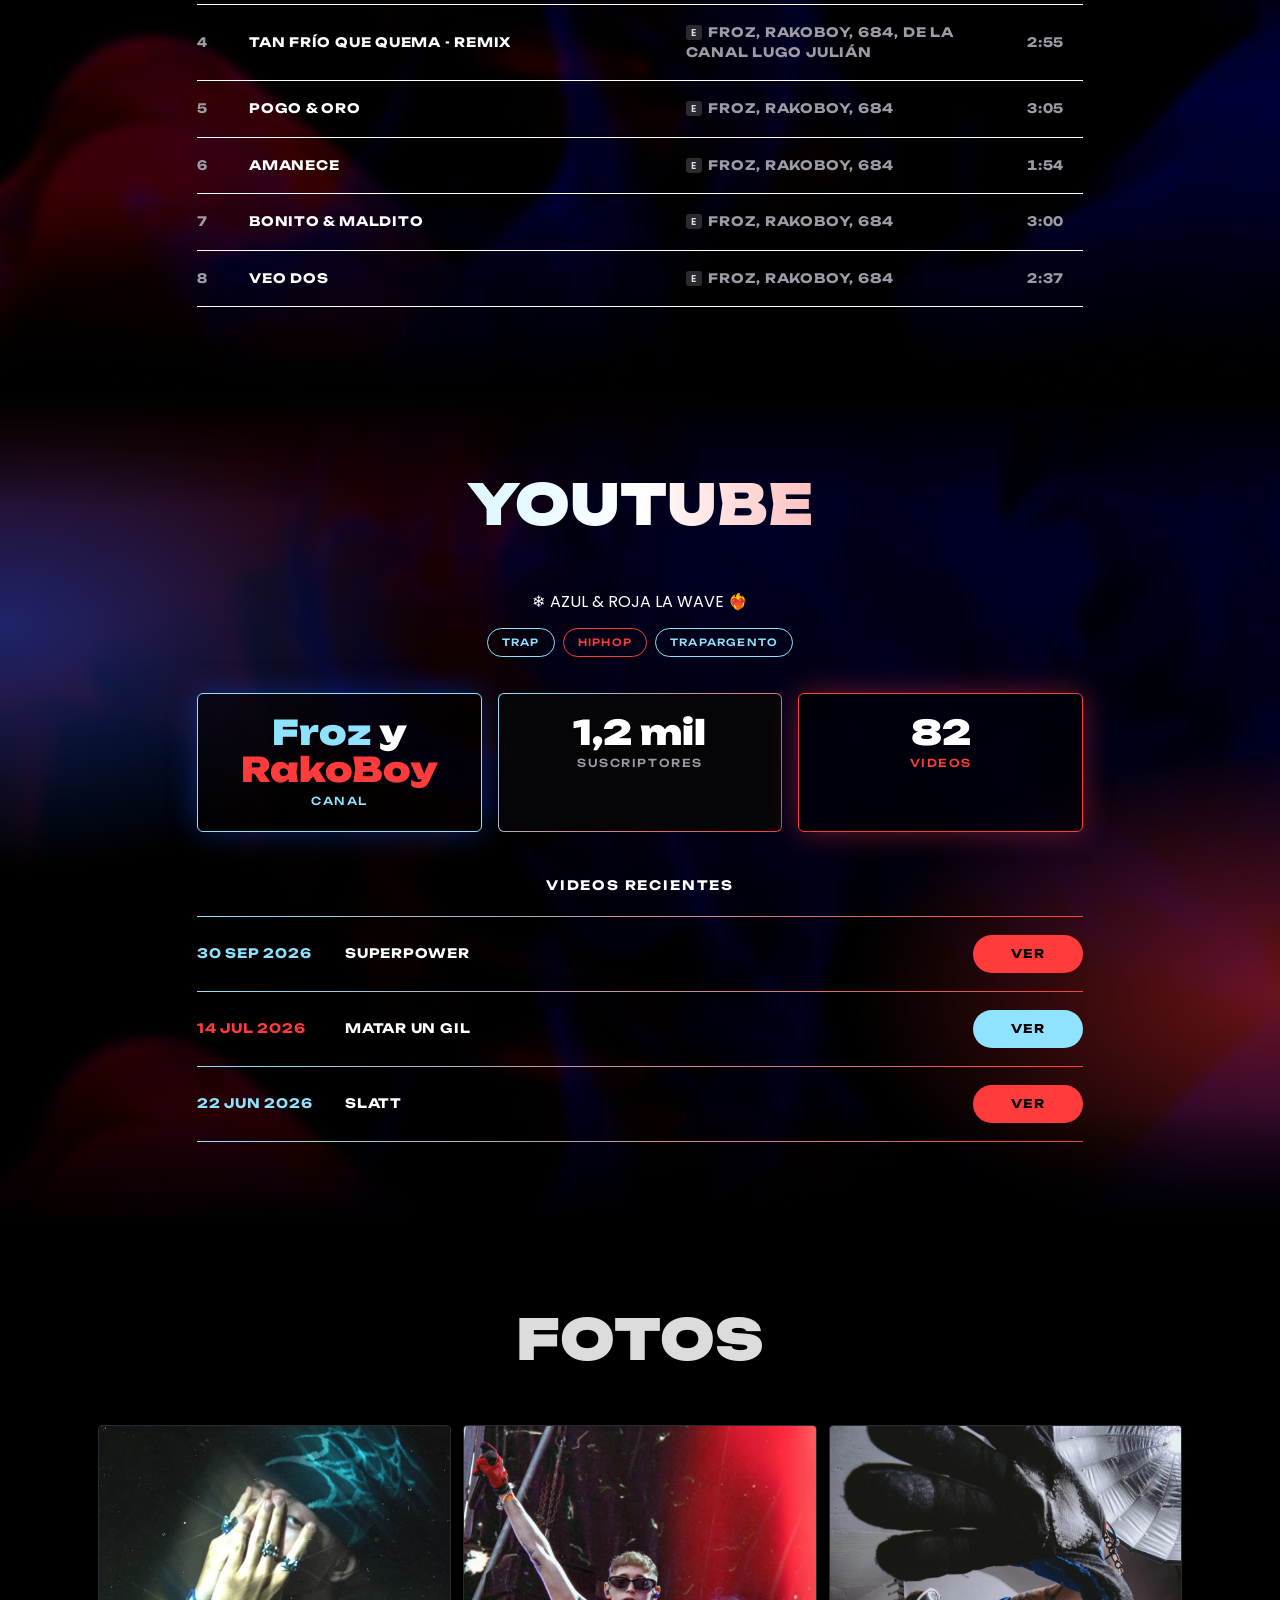
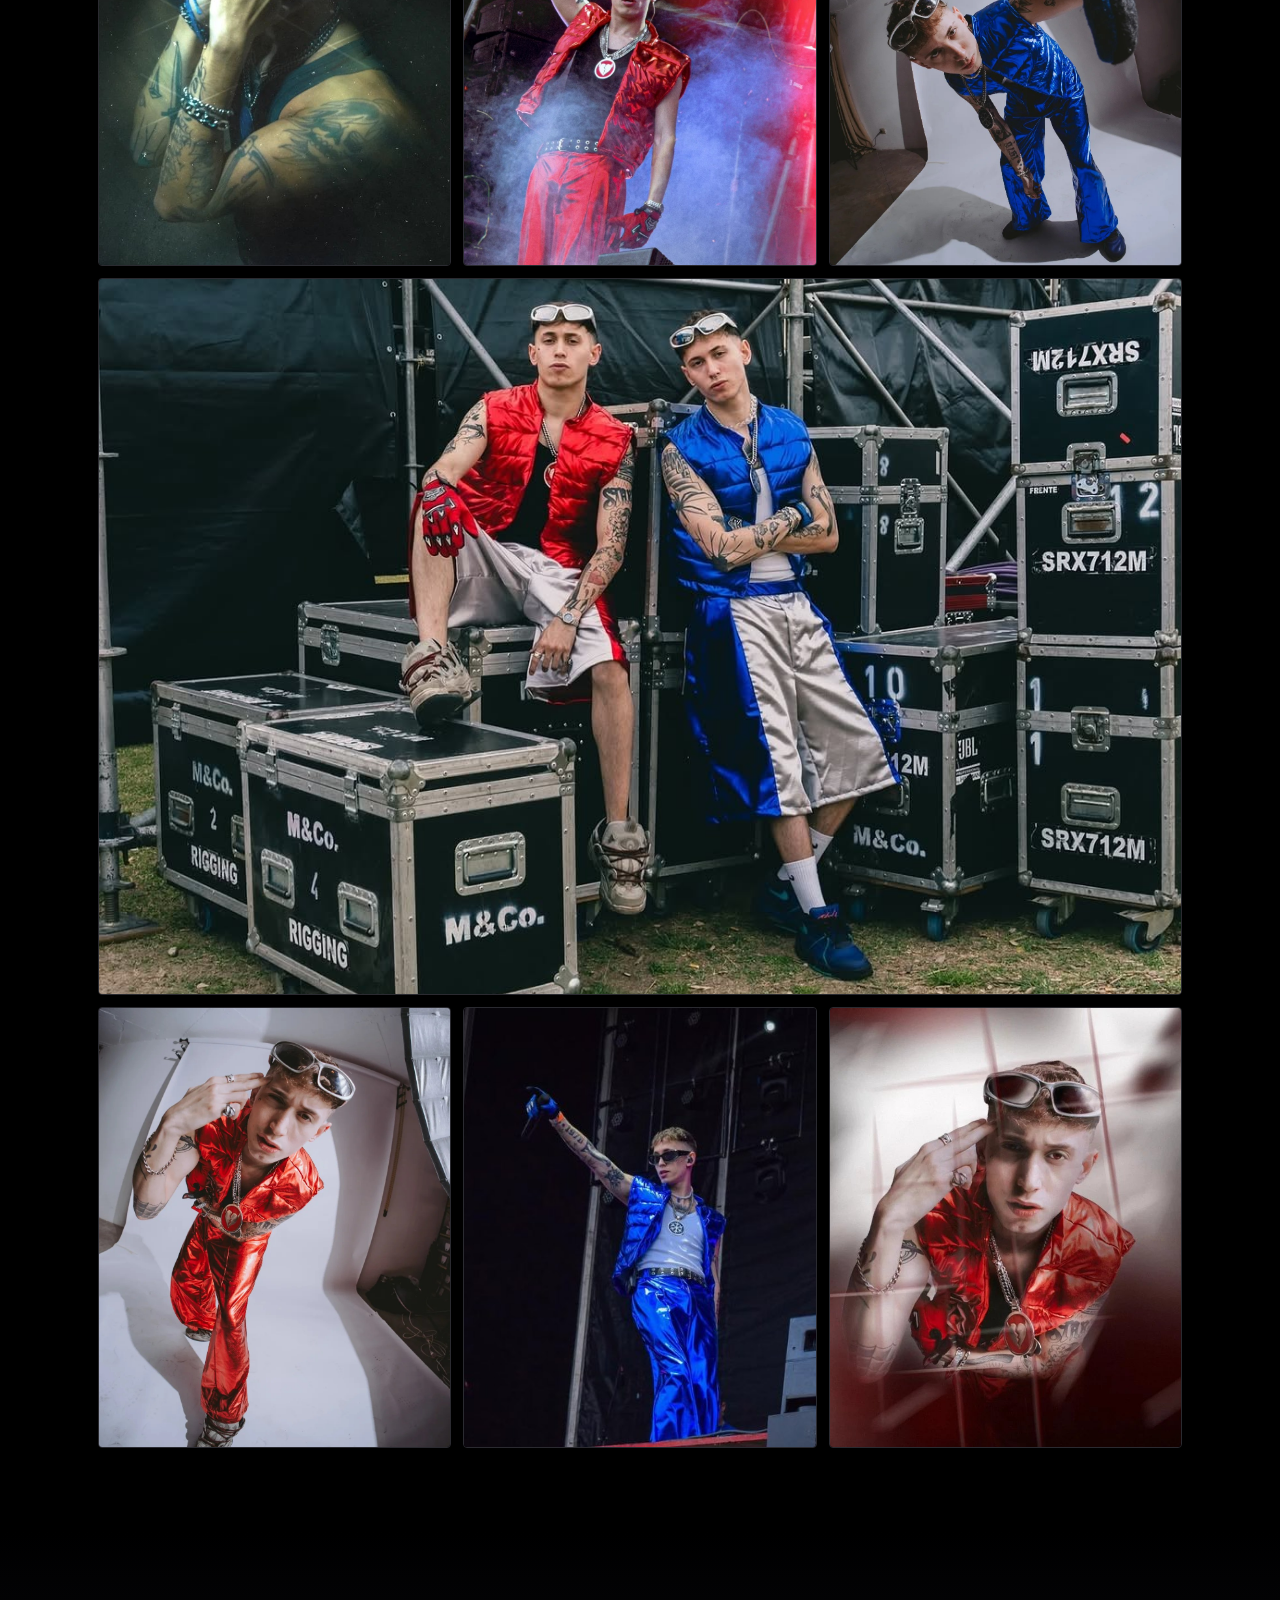
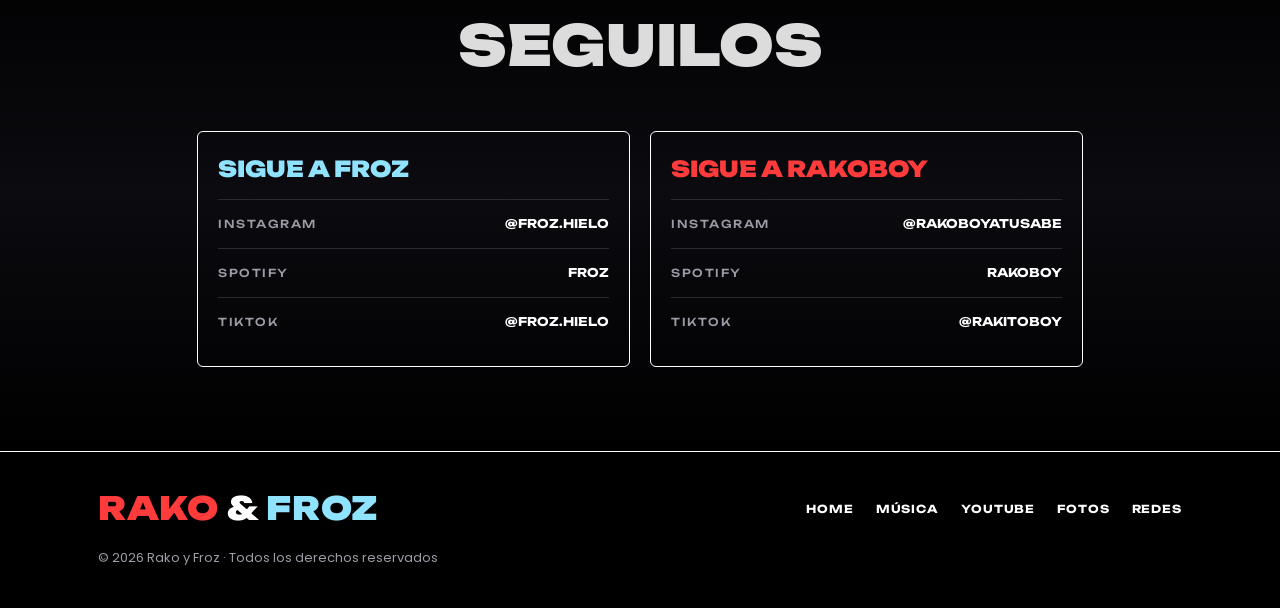
==== commit c22bb34e: "Reemplaza la foto del escenario por una de mayor calidad Co-Authored-By: Claude Sonnet 5.5 <noreply@" ====
--- a/rako-y-froz/index.html
+++ b/rako-y-froz/index.html
@@ -251,7 +251,7 @@
   <h2>Fotos</h2>
   <div class="gallery">
     <button class="ph" type="button"><img src="foto2.jpg" alt="Retrato con las manos cubriendo la cara, gorro verde azulado y tatuajes en los brazos" loading="lazy"></button>
-    <button class="ph" type="button"><img src="foto3.jpg" alt="Artista de campera roja metalizada en el escenario, con el brazo en alto y humo azul" loading="lazy"></button>
+    <button class="ph" type="button"><img src="foto3hd.jpg" alt="Artista de campera roja metalizada en el escenario, con el brazo en alto y humo azul" loading="lazy"></button>
     <button class="ph" type="button"><img src="foto8hd.jpg" alt="Retrato en picada con conjunto azul metalizado y un guante enorme en primer plano" loading="lazy"></button>
     <button class="ph wide" type="button"><img src="foto1hd.jpg" alt="Froz y RakoBoy sentados juntos entre cajas de rigging detrás del escenario" loading="lazy"></button>
     <button class="ph" type="button"><img src="foto9hd.jpg" alt="Retrato en picada con conjunto rojo metalizado, anteojos plateados y mano en la sien" loading="lazy"></button>
